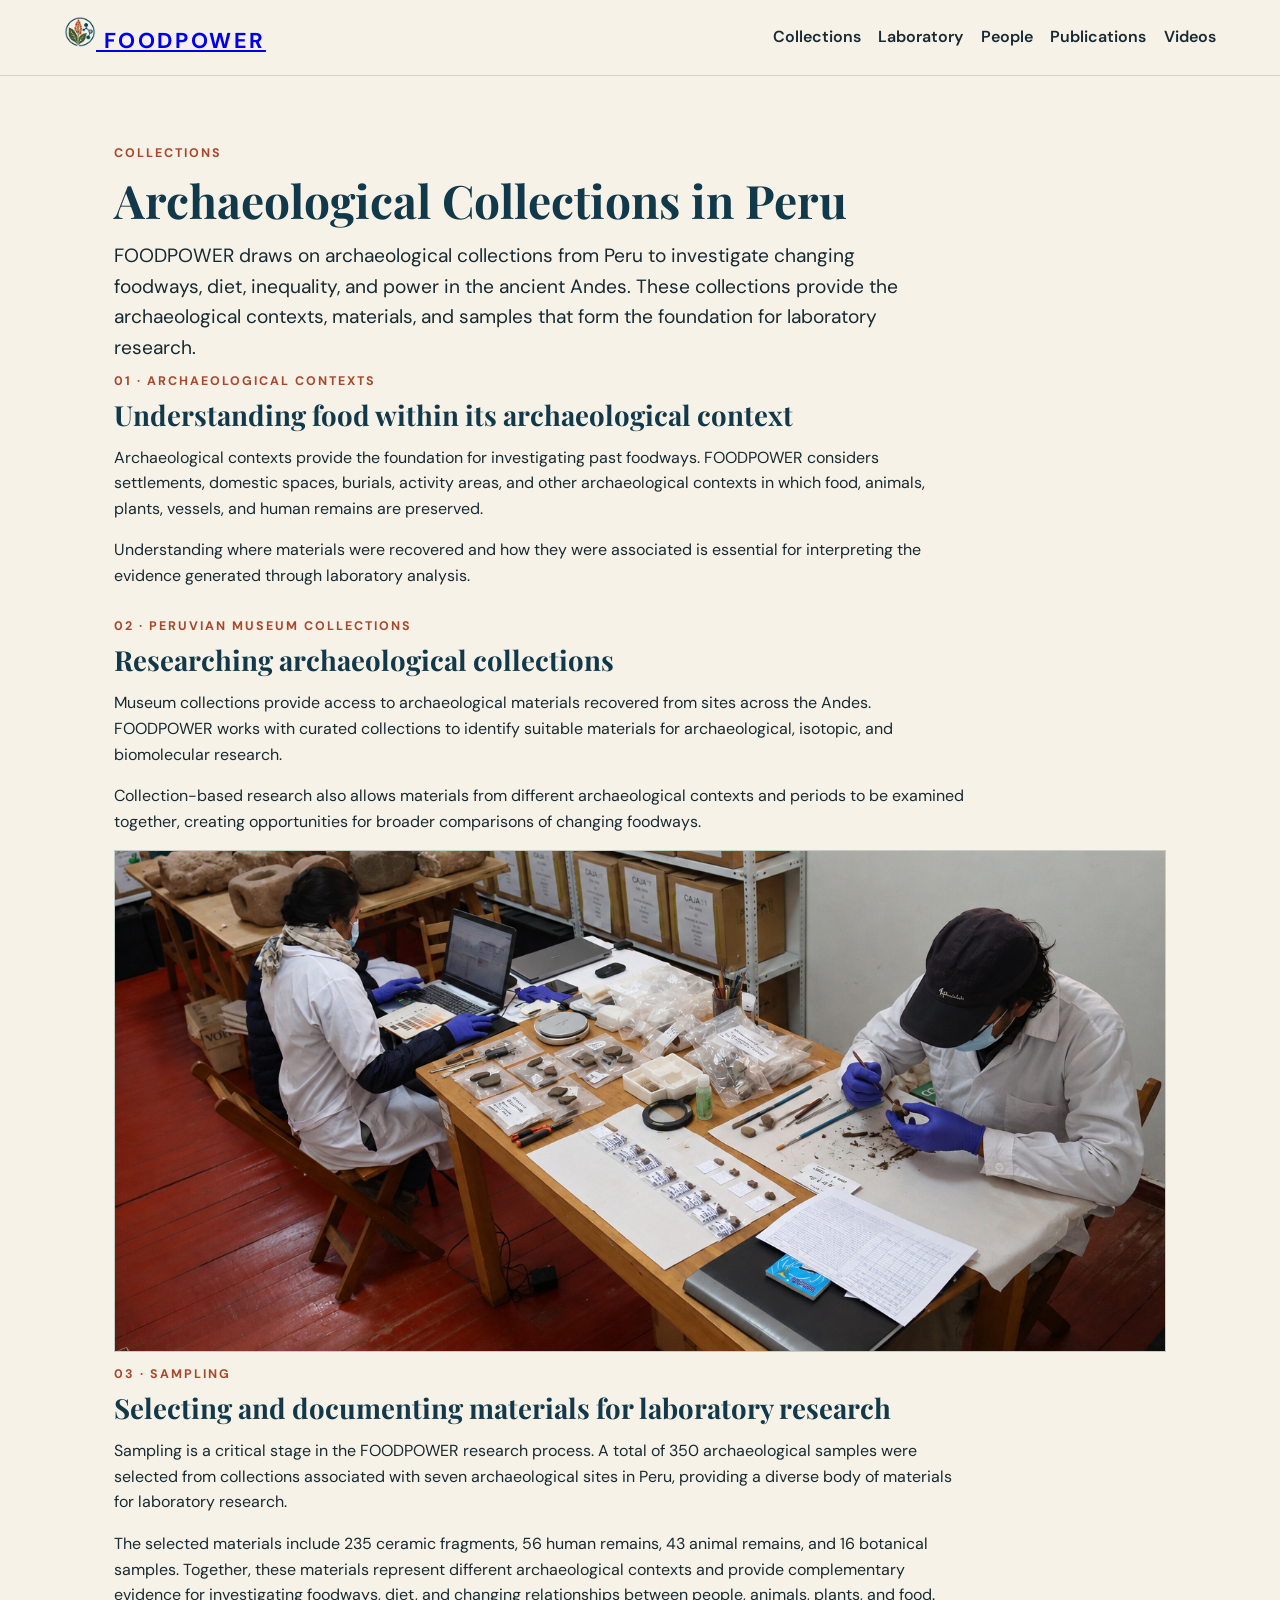
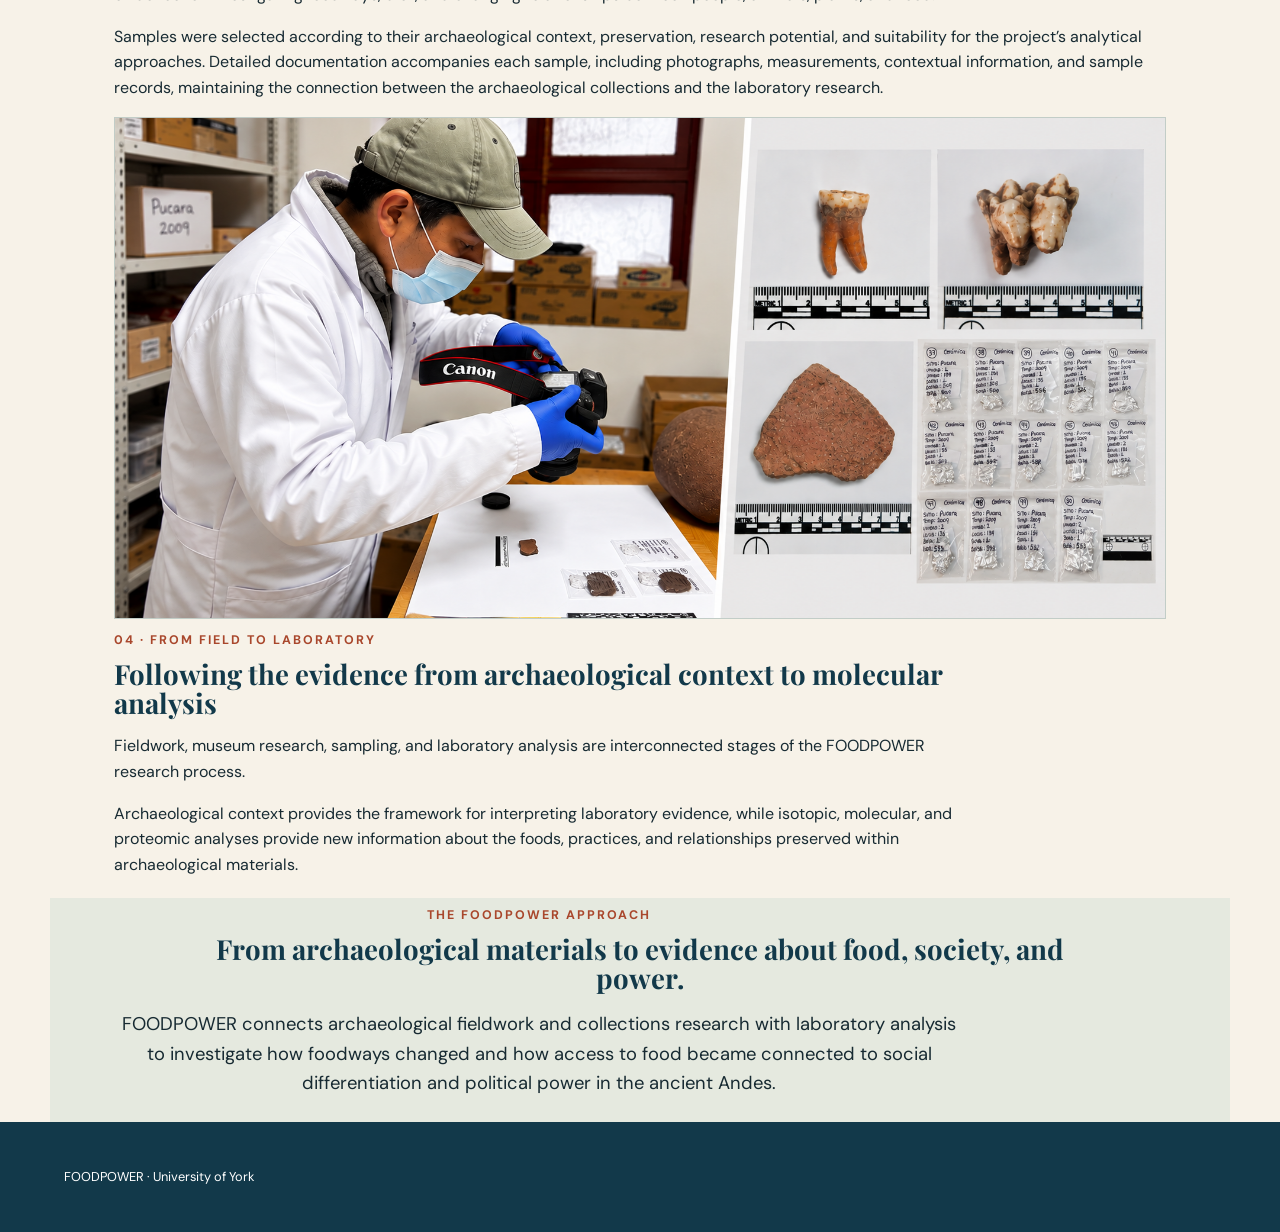
==== collections.html @ a1b8a3a5 "Update collections.html" ====
<!DOCTYPE html>
<html lang="en">

<head>
  <meta charset="UTF-8">
  <meta name="viewport" content="width=device-width, initial-scale=1.0">

  <title>Collections · FOODPOWER</title>

  <link rel="preconnect" href="https://fonts.googleapis.com">
  <link rel="preconnect" href="https://fonts.gstatic.com" crossorigin>

  <link href="https://fonts.googleapis.com/css2?family=DM+Sans:wght@400;500;600&family=Playfair+Display:wght@500;600&display=swap" rel="stylesheet">

  <link rel="stylesheet" href="styles.css">
</head>


<body class="collections-page">
  
  <header class="site-header">

    <div class="brand">
  <a href="index.html"><img src="emblem.png" alt="FOODPOWER emblem"> FOODPOWER</a>
</div>

    <nav>
      <a href="collections.html">Collections</a>
      <a href="laboratory.html">Laboratory</a>
      <a href="people.html">People</a>
      <a href="publications.html">Publications</a>
      <a href="videos.html">Videos</a>
    </nav>

  </header>


  <main>

    <section class="hero">

      <p class="section-label">COLLECTIONS</p>

      <h1>Archaeological Collections in Peru</h1>

      <p class="lead">
  FOODPOWER draws on archaeological collections from Peru to investigate
  changing foodways, diet, inequality, and power in the ancient Andes.
  These collections provide the archaeological contexts, materials, and
  samples that form the foundation for laboratory research.
</p>

    </section>

<section class="section">

  <p class="section-label">01 · ARCHAEOLOGICAL CONTEXTS</p>

  <h2>Understanding food within its archaeological context</h2>

  <p>
    Archaeological contexts provide the foundation for investigating past foodways.
    FOODPOWER considers settlements, domestic spaces, burials, activity areas, and
    other archaeological contexts in which food, animals, plants, vessels, and human
    remains are preserved.
  </p>

  <p>
    Understanding where materials were recovered and how they were associated is
    essential for interpreting the evidence generated through laboratory analysis.
  </p>

</section>

<section class="section">

  <p class="section-label">02 · PERUVIAN MUSEUM COLLECTIONS</p>

      <h2>Researching archaeological collections</h2>

      <p>
        Museum collections provide access to archaeological materials recovered
        from sites across the Andes. FOODPOWER works with curated collections
        to identify suitable materials for archaeological, isotopic, and
        biomolecular research.
      </p>

      <p>
        Collection-based research also allows materials from different
        archaeological contexts and periods to be examined together, creating
        opportunities for broader comparisons of changing foodways.
      </p>

      <div class="fieldwork-image-placeholder">
  <img src="museum-collections.JPG" alt="Archaeological museum collections">
</div>

    </section>

    <section class="section">

      <p class="section-label">03 · SAMPLING</p>

      <h2>Selecting and documenting materials for laboratory research</h2>

      <p>
        Sampling is a critical stage in the FOODPOWER research process. 
        A total of 350 archaeological samples were selected from collections associated with seven archaeological sites in Peru, 
        providing a diverse body of materials for laboratory research.
      </p>

      <p>
        The selected materials include 235 ceramic fragments, 56 human remains, 43 animal remains, and 16 botanical samples. 
        Together, these materials represent different archaeological contexts 
        and provide complementary evidence for investigating foodways, diet, and changing relationships between people, animals, plants, and food.
       </p>
        Samples were selected according to their archaeological context, preservation, research potential, 
      and suitability for the project’s analytical approaches. Detailed documentation accompanies each sample, including photographs, measurements, 
      contextual information, and sample records, maintaining the connection between the archaeological collections and the laboratory research.
      </p>

      <div class="fieldwork-image-placeholder">
  <img src="sampling-image.png" alt="Archaeological sampling and documentation">
</div>

       </section>


    <section class="section">

      <p class="section-label">04 · FROM FIELD TO LABORATORY</p>

      <h2>Following the evidence from archaeological context to molecular analysis</h2>

      <p>
        Fieldwork, museum research, sampling, and laboratory analysis are
        interconnected stages of the FOODPOWER research process.
      </p>

      <p>
        Archaeological context provides the framework for interpreting
        laboratory evidence, while isotopic, molecular, and proteomic analyses
        provide new information about the foods, practices, and relationships
        preserved within archaeological materials.
      </p>

    </section>


    <section class="section closing">

      <p class="section-label">THE FOODPOWER APPROACH</p>

      <h2>
        From archaeological materials to evidence about food, society, and power.
      </h2>

      <p>
        FOODPOWER connects archaeological fieldwork and collections research
        with laboratory analysis to investigate how foodways changed and how
        access to food became connected to social differentiation and political
        power in the ancient Andes.
      </p>

    </section>

  </main>


  <footer>

    <p>
      FOODPOWER · University of York
    </p>

  </footer>


</body>
</html>
---- styles.css ----
@import url('https://fonts.googleapis.com/css2?family=DM+Sans:wght@400;500;600;700&family=Playfair+Display:wght@600;700&display=swap');

:root {
  --navy: #12394a;
  --terracotta: #a9472c;
  --ochre: #c99532;
  --green: #596743;
  --cream: #f7f2e8;
  --ink: #172a32;
  --white: #ffffff;
  --line: rgba(18,57,74,.16);
}

* {
  box-sizing: border-box;
}

html {
  scroll-behavior: smooth;
}

body {
  margin: 0;
  color: var(--ink);
  background: var(--cream);
  font-family: "DM Sans", Arial, sans-serif;
  line-height: 1.6;
}


/* =====================================================
   HEADER
   ===================================================== */

.site-header {
  position: sticky;
  top: 0;
  z-index: 10;
  display: flex;
  align-items: center;
  justify-content: space-between;
  gap: 2rem;
  padding: 1rem 5vw;
  background: rgba(247,242,232,.94);
  backdrop-filter: blur(10px);
  border-bottom: 1px solid var(--line);
}

.brand {
  color: var(--navy);
  text-decoration: none;
  font-size: 1.35rem;
  font-weight: 700;
  letter-spacing: .12em;
  display: flex;
  align-items: center;
  gap: .5rem;
}

.brand img {
  width: 32px;
  height: 32px;
  object-fit: contain;
  flex-shrink: 0;
}

nav {
  display: flex;
  flex-wrap: wrap;
  gap: 1.1rem;
}

nav a {
  color: var(--ink);
  text-decoration: none;
  font-size: 1rem;
  font-weight: 600;
}

nav a:hover {
  color: var(--terracotta);
}


/* =====================================================
   GENERAL TYPOGRAPHY
   ===================================================== */

h1,
h2 {
  font-family: "Playfair Display", Georgia, serif;
  line-height: 1.05;
  color: var(--navy);
}

h1 {
  font-size: clamp(3rem, 7vw, 6.4rem);
  margin: .3rem 0 1rem;
}

h2 {
  font-size: clamp(2.2rem, 4.5vw, 4.2rem);
  margin: .5rem 0 1.2rem;
}

h3 {
  color: var(--navy);
  font-size: 1.35rem;
  margin: .4rem 0 .7rem;
}

.lead {
  font-size: clamp(1.15rem, 2vw, 1.45rem);
  max-width: 560px;
}

.eyebrow,
.section-label {
  color: var(--terracotta);
  text-transform: uppercase;
  letter-spacing: .16em;
  font-size: .78rem;
  font-weight: 700;
}


/* =====================================================
   HOMEPAGE
   ===================================================== */

.hero {
  min-height: calc(100vh - 70px);
  display: grid;
  grid-template-columns: 1.05fr .95fr;
  align-items: center;
  gap: 4vw;
  padding: 5vw;
  background: var(--cream);
}

.hero-image-wrap {
  max-width: 760px;
  margin: auto;
}

.hero-image-wrap img {
  width: 100%;
  display: block;
}

.hero-copy {
  max-width: 620px;
}


/* =====================================================
   BUTTONS
   ===================================================== */

.button {
  display: inline-block;
  margin-top: 1.2rem;
  padding: .85rem 1.2rem;
  background: var(--navy);
  color: var(--white);
  text-decoration: none;
  border-radius: 999px;
  font-weight: 600;
}

.button:hover {
  background: var(--terracotta);
}


/* =====================================================
   GENERAL SECTIONS
   ===================================================== */

.section {
  padding: 8vw 10vw;
}

.intro {
  background: var(--white);
}

.intro p:last-child {
  max-width: 850px;
  font-size: 1.15rem;
}


/* =====================================================
   CARDS
   ===================================================== */

.cards {
  display: grid;
  grid-template-columns: repeat(2, 1fr);
  gap: 1px;
  padding: 0;
  background: var(--line);
}

.cards article {
  padding: 5vw;
  min-height: 300px;
  background: var(--cream);
}

.card-number {
  color: var(--ochre);
  font-weight: 700;
  letter-spacing: .08em;
}


/* =====================================================
   FEATURE
   ===================================================== */

.feature {
  display: grid;
  grid-template-columns: 1fr 1fr;
  gap: 8vw;
  align-items: end;
  background: var(--navy);
  color: var(--white);
}

.feature h2 {
  color: var(--white);
}

.feature .section-label {
  color: var(--ochre);
}


/* =====================================================
   CLOSING
   ===================================================== */

.closing {
  text-align: center;
  background: #e5e9df;
}

.closing h2 {
  max-width: 900px;
  margin-left: auto;
  margin-right: auto;
}

.closing p:last-child {
  font-size: 1.15rem;
}


/* =====================================================
   FOOTER
   ===================================================== */

footer {
  display: flex;
  justify-content: space-between;
  gap: 2rem;
  padding: 2rem 5vw;
  background: var(--navy);
  color: var(--white);
  font-size: .8rem;
}


/* =====================================================
   INTERIOR PAGES
   Collections · Laboratory · People · Publications · Videos
   ===================================================== */

.collections-page main,
.laboratory-page main,
.people-page main,
.publications-page main,
.videos-page main {
  max-width: 1180px;
  margin: 0 auto;
}


/* =====================================================
   INTERIOR HERO
   The key change: no artificial vertical height
   ===================================================== */

.collections-page .hero,
.laboratory-page .hero,
.people-page .hero,
.publications-page .hero,
.videos-page .hero {
  min-height: 0 !important;
  height: auto !important;
  display: block;
  padding: 3.5rem 5vw 0 !important;
  margin: 0 !important;
  background: transparent;
}


/* =====================================================
   INTERIOR H1
   10% smaller than original
   ===================================================== */

.collections-page .hero h1,
.laboratory-page .hero h1,
.people-page .hero h1,
.publications-page .hero h1,
.videos-page .hero h1 {
  font-size: clamp(2.34rem, 3.6vw, 3.78rem);
  max-width: 950px;
  margin: .3rem 0 1rem !important;
}


/* =====================================================
   INTERIOR LEAD
   ===================================================== */

.collections-page .hero .lead,
.laboratory-page .hero .lead,
.people-page .hero .lead,
.publications-page .hero .lead,
.videos-page .hero .lead {
  max-width: 800px;
  font-size: 1.2rem;
  margin-top: 0 !important;
  margin-bottom: 0 !important;
}


/* =====================================================
   FIRST SECTION
   Very small gap after the introductory text
   ===================================================== */

.collections-page .hero + .section,
.laboratory-page .hero + .section,
.people-page .hero + .section,
.publications-page .hero + .section,
.videos-page .hero + .section {
  padding-top: 0.5rem !important;
}


/* =====================================================
   OTHER INTERIOR SECTIONS
   ===================================================== */

.collections-page .section,
.laboratory-page .section,
.people-page .section,
.publications-page .section,
.videos-page .section {
  padding: 0.5rem 5vw 0.3rem !important;
}


/* =====================================================
   INTERIOR SECTION LABELS
   ===================================================== */

.collections-page .section .section-label,
.laboratory-page .section .section-label,
.people-page .section .section-label,
.publications-page .section .section-label,
.videos-page .section .section-label {
  margin-top: 0 !important;
  margin-bottom: .5rem !important;
}


/* =====================================================
   INTERIOR H2
   20% smaller
   ===================================================== */

.collections-page .section h2,
.laboratory-page .section h2,
.people-page .section h2,
.publications-page .section h2,
.videos-page .section h2 {
  font-size: clamp(1.44rem, 2.16vw, 2.24rem);
  max-width: 900px;
  margin-top: 0 !important;
  margin-bottom: .8rem !important;
}


/* =====================================================
   INTERIOR PARAGRAPHS
   ===================================================== */

.collections-page .section p,
.laboratory-page .section p,
.people-page .section p,
.publications-page .section p,
.videos-page .section p {
  max-width: 850px;
}


/* =====================================================
   FIELDWORK IMAGES
   ===================================================== */
.fieldwork-site-image {
  margin: 0 5vw 3rem;
}

.fieldwork-site-image img {
  width: 100%;
  height: 420px;
  object-fit: cover;
  object-position: center;
  display: block;
}
.fieldwork-image-placeholder {
  margin-top: 0.5rem;
  min-height: 320px;
  display: flex;
  align-items: center;
  justify-content: center;
  background: #e5e9df;
  border: 1px solid var(--line);
}
.fieldwork-image-placeholder img {
  width: 100%;
  height: 500px;
  object-fit: cover;
  display: block;
}
.fieldwork-image-placeholder p {
  color: var(--green);
  font-size: .8rem;
  font-weight: 700;
  letter-spacing: .14em;
  text-transform: uppercase;
}


/* =====================================================
   PEOPLE
   ===================================================== */

.people-section {
  display: grid;
  grid-template-columns: 1fr 1fr;
  gap: 5rem;
}

.person {
  padding-top: 0;
}

.person h2 {
  margin-top: 0;
}

.person h2 a {
  color: var(--navy);
  text-decoration: none;
}

.person h2 a:hover {
  color: var(--terracotta);
}

.person-role {
  font-weight: 600;
  color: var(--terracotta);
}

.person-affiliation {
  font-size: .95rem;
  font-weight: 500;
}

.person img {
  width: 240px;
  height: 240px;
  object-fit: cover;
  display: block;
  margin-bottom: 1rem;
}
/* =====================================================
   PUBLICATIONS
   ===================================================== */

.publication {
  padding: 1.0rem 0;
  border-top: 1px solid var(--line);
}


/* Paper titles — 25% smaller */

.publication h3 {
  font-family: "Playfair Display", Georgia, serif;
  font-size: 1.0rem;
  line-height: 1.3;
  max-width: 900px;
  margin-top: .3rem;
  margin-bottom: .6rem;
}

.publication a {
  color: var(--terracotta);
  text-decoration: none;
  font-weight: 600;
}

.publication a:hover {
  text-decoration: underline;
}

.funding {
  padding: 2.5rem 10vw 3rem !important;
}
.funding-logo img {
  width: 110px !important;
  max-width: 110px !important;
  height: auto;
  display: block;
}
.funding .section-label {
  margin-bottom: .8rem;
}

.funding p {
  margin-bottom: .5rem;
}

.funding a {
  color: var(--terracotta);
  text-decoration: none;
  font-weight: 600;
}

.funding a:hover {
  text-decoration: underline;
}
/* =====================================================
   VIDEOS
   ===================================================== */

.video-placeholder {
  margin-top: 1.5rem;
  min-height: 320px;
  display: flex;
  align-items: center;
  justify-content: center;
  background: #e5e9df;
  border: 1px solid var(--line);
}

.video-placeholder p {
  color: var(--green);
  font-size: .8rem;
  font-weight: 700;
  letter-spacing: .14em;
  text-transform: uppercase;
}


/* =====================================================
   MOBILE
   ===================================================== */

@media (max-width: 900px) {

  .site-header {
    align-items: flex-start;
    flex-direction: column;
  }

  nav {
    gap: .7rem;
  }

  .hero,
  .feature {
    grid-template-columns: 1fr;
  }

  .hero {
    padding-top: 3rem;
  }

  .cards {
    grid-template-columns: 1fr;
  }

  footer {
    flex-direction: column;
  }


  /* Research mobile */

  .research-page main {
    padding: 3rem 6vw 5rem;
  }

  .research-page h1 {
    font-size: 3rem;
  }

  .research-page h2 {
    font-size: 2.4rem;
  }


  /* Interior hero */

  .fieldwork-page .hero,
  .laboratory-page .hero,
  .people-page .hero,
  .publications-page .hero,
  .videos-page .hero {
    min-height: 0 !important;
    height: auto !important;
    padding: 3rem 6vw 0 !important;
  }


  /* Interior H1 */

  .fieldwork-page .hero h1,
  .laboratory-page .hero h1,
  .people-page .hero h1,
  .publications-page .hero h1,
  .videos-page .hero h1 {
    font-size: 2.43rem;
    margin-bottom: .8rem !important;
  }


  /* Interior lead */

  .fieldwork-page .hero .lead,
  .laboratory-page .hero .lead,
  .people-page .hero .lead,
  .publications-page .hero .lead,
  .videos-page .hero .lead {
    margin-bottom: 0 !important;
  }


  /* First section */

  .fieldwork-page .hero + .section,
  .laboratory-page .hero + .section,
  .people-page .hero + .section,
  .publications-page .hero + .section,
  .videos-page .hero + .section {
    padding-top: 1.5rem !important;
  }


  /* Other sections */

  .fieldwork-page .section,
  .laboratory-page .section,
  .people-page .section,
  .publications-page .section,
  .videos-page .section {
    padding: 1.5rem 6vw 2.5rem !important;
  }


  /* H2 */

  .fieldwork-page .section h2,
  .laboratory-page .section h2,
  .people-page .section h2,
  .publications-page .section h2,
  .videos-page .section h2 {
    font-size: 1.92rem;
    margin-top: 0 !important;
    margin-bottom: .7rem !important;
  }


  .people-section {
    grid-template-columns: 1fr;
    gap: 3rem;
  }

}
@media (max-width: 700px) {
  .fieldwork-image-placeholder img {
    height: auto;
    object-fit: contain;
  }
}
/* Research support */
.funding h2 {
  max-width: 950px;
  font-size: clamp(1.8rem, 2.4vw, 2.5rem);
  line-height: 1.15;
  margin-bottom: .8rem;
}

.funding-subtitle {
  margin-top: 0;
  margin-bottom: 1.8rem;
  font-style: italic;
}

.funding-supported {
  margin-bottom: 1rem;
  font-weight: 600;
}

.support-logos {
  display: flex;
  align-items: center;
  justify-content: flex-start;
  gap: 3rem;
  flex-wrap: wrap;
  margin-bottom: 3rem;
}

.support-logos img {
  width: 150px;
  height: 55px;
  object-fit: contain;
  object-position: center;
}
.logo-aps {
  width: 270px !important;
  height: 55px !important;
}
.logo-natgeo {
  width: 190px !important;
  height: 55px !important;
}

.support-text {
  font-family: "Playfair Display", Georgia, serif;
  font-size: 1rem;
  font-weight: 600;
  white-space: nowrap;
}

.eu-support {
  padding-top: 2rem;
  border-top: 1px solid var(--line);
}

.eu-support h3 {
  max-width: 950px;
  font-family: "Playfair Display", Georgia, serif;
  font-size: 1.35rem;
  line-height: 1.35;
  margin-bottom: 1.5rem;
}

.funding .funding-content {
  display: flex;
  align-items: center;
  gap: 2rem;
}

@media (max-width: 700px) {
  .support-logos {
    gap: 2rem;
  }

  .support-logos img {
    width: 130px;
  }

  .eu-support .funding-content {
    align-items: flex-start;
  }
}
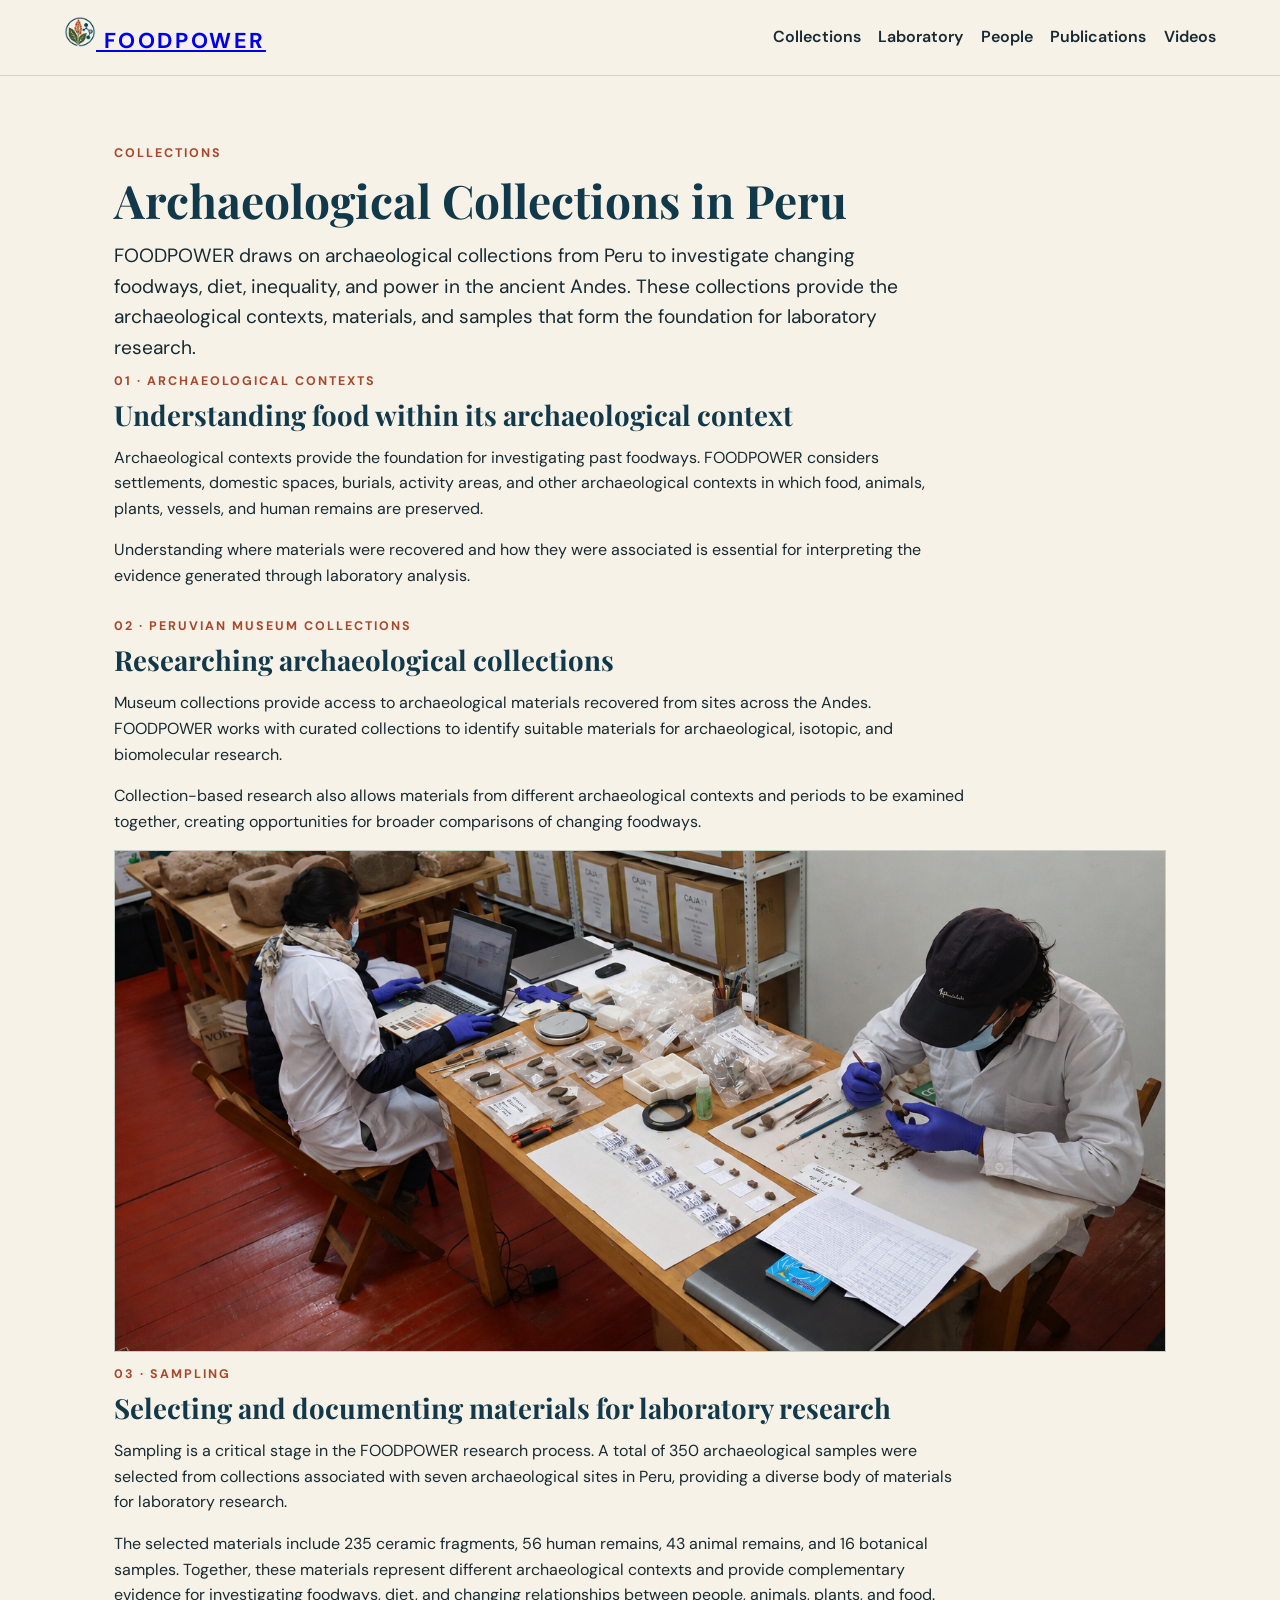
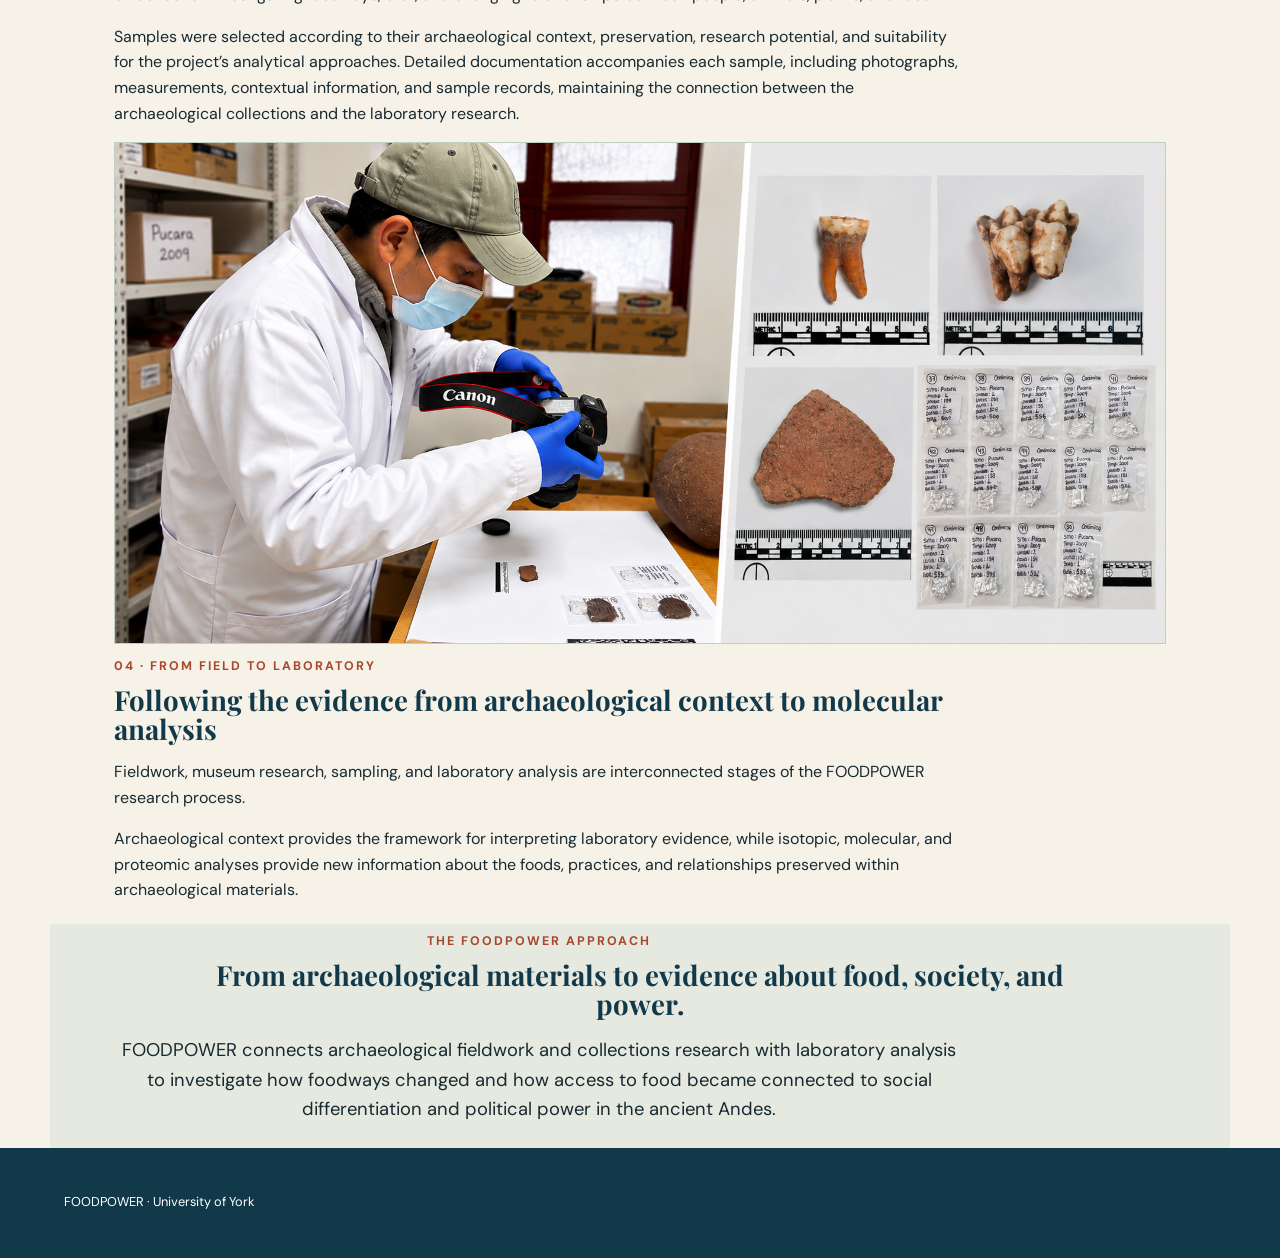
==== commit 9741f2ec: "Update collections.html" ====
--- a/collections.html
+++ b/collections.html
@@ -114,6 +114,7 @@
         Together, these materials represent different archaeological contexts 
         and provide complementary evidence for investigating foodways, diet, and changing relationships between people, animals, plants, and food.
        </p>
+      <p>
         Samples were selected according to their archaeological context, preservation, research potential, 
       and suitability for the project’s analytical approaches. Detailed documentation accompanies each sample, including photographs, measurements, 
       contextual information, and sample records, maintaining the connection between the archaeological collections and the laboratory research.
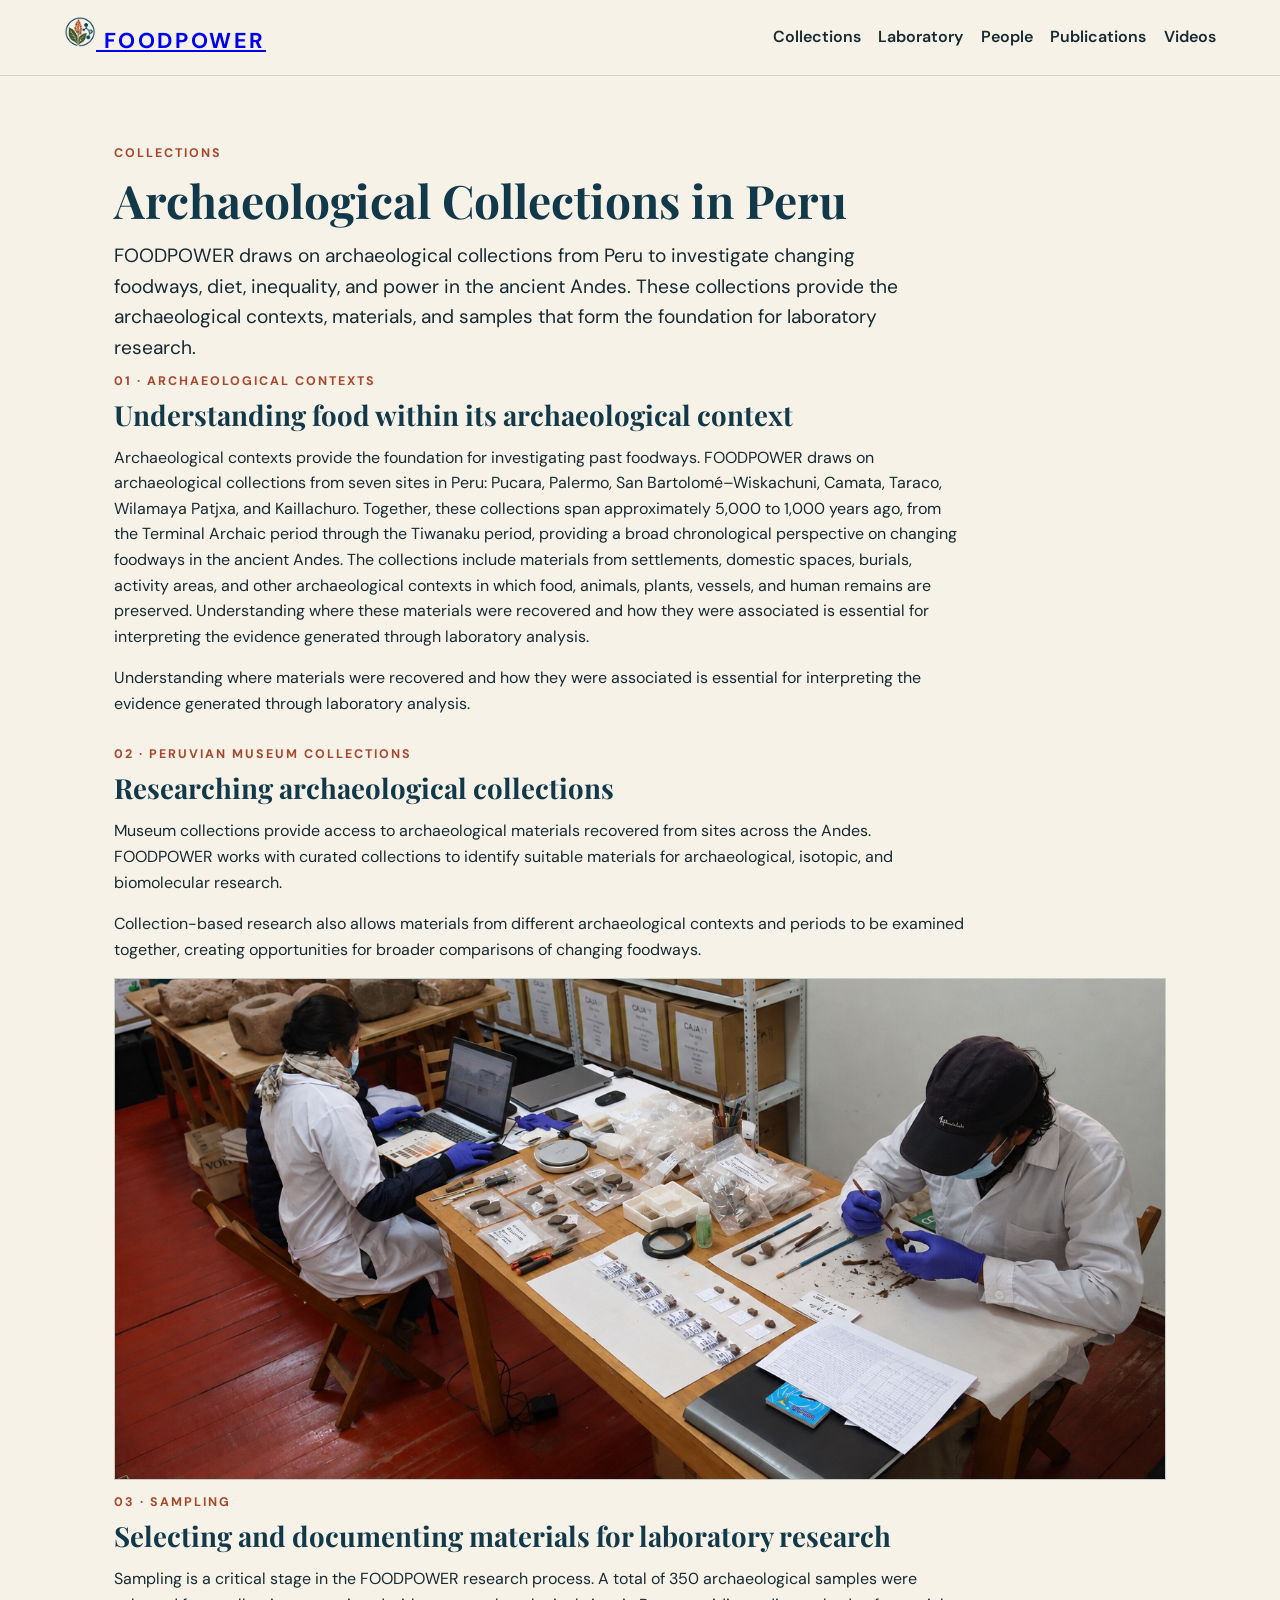
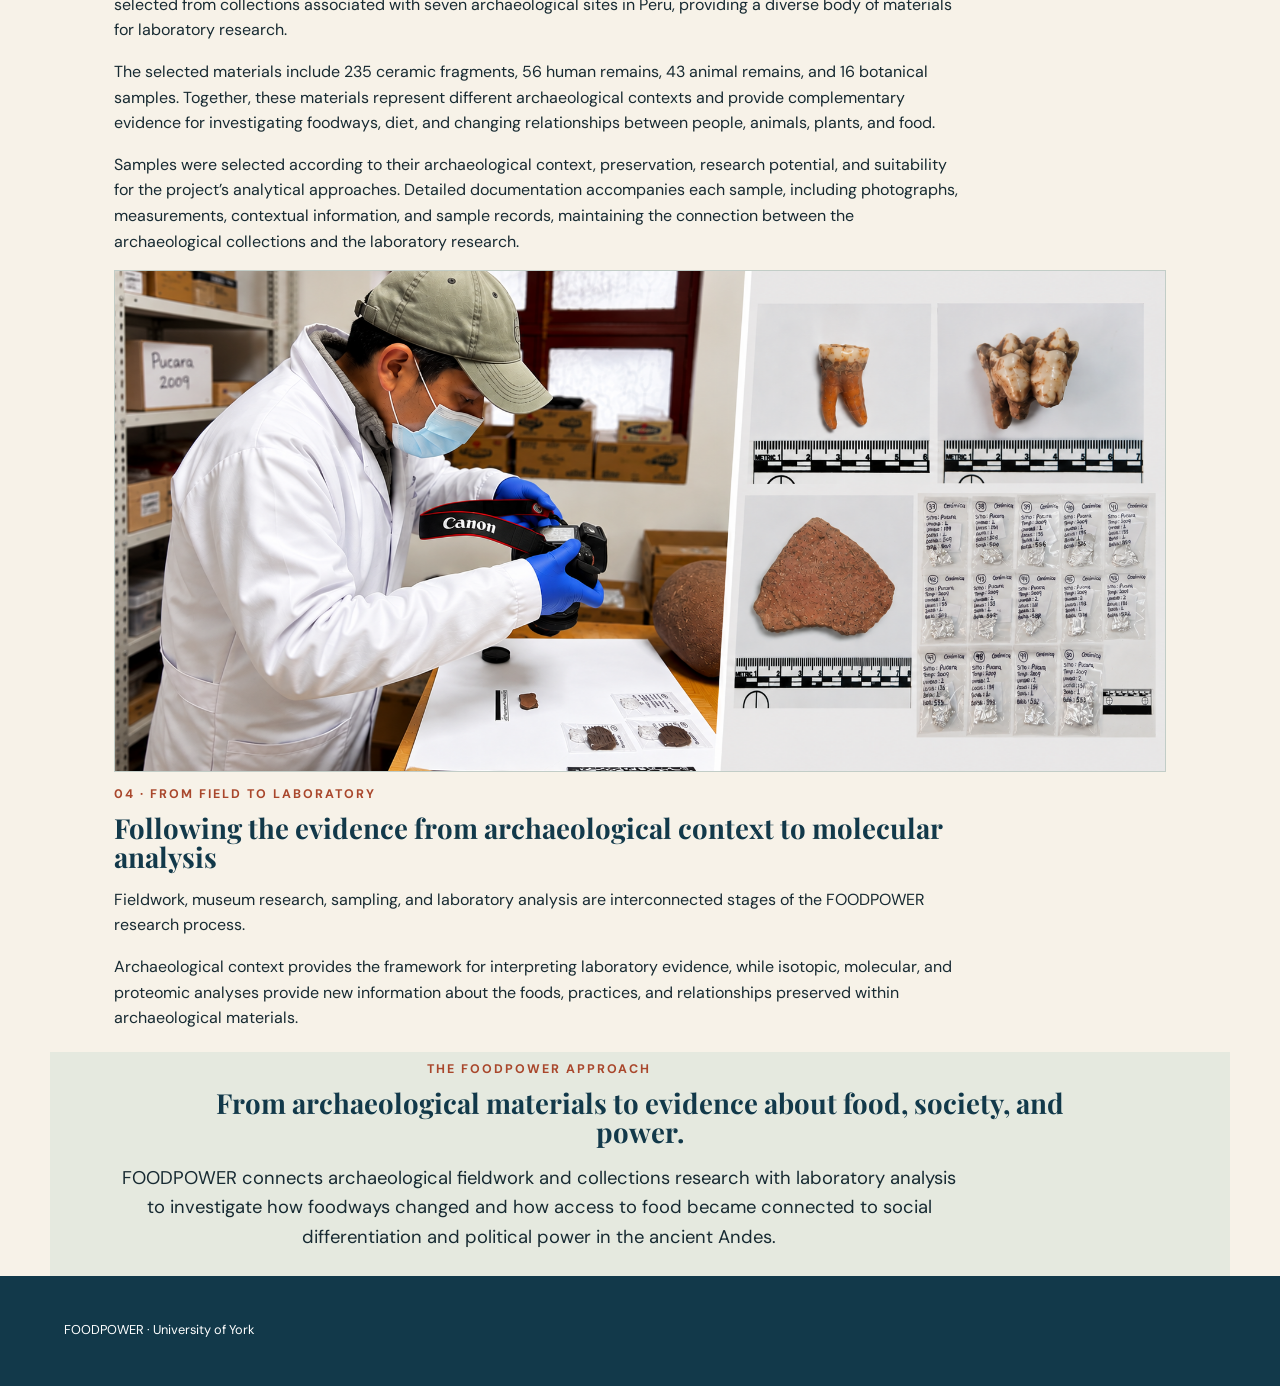
==== commit 4b1b7a56: "Update collections.html" ====
--- a/collections.html
+++ b/collections.html
@@ -59,10 +59,12 @@
   <h2>Understanding food within its archaeological context</h2>
 
   <p>
-    Archaeological contexts provide the foundation for investigating past foodways.
-    FOODPOWER considers settlements, domestic spaces, burials, activity areas, and
-    other archaeological contexts in which food, animals, plants, vessels, and human
-    remains are preserved.
+    Archaeological contexts provide the foundation for investigating past foodways. FOODPOWER draws on archaeological collections from seven sites in Peru: 
+    Pucara, Palermo, San Bartolomé–Wiskachuni, Camata, Taraco, Wilamaya Patjxa, and Kaillachuro. 
+    Together, these collections span approximately 5,000 to 1,000 years ago, 
+    from the Terminal Archaic period through the Tiwanaku period, providing a broad chronological perspective on changing foodways in the ancient Andes.
+
+The collections include materials from settlements, domestic spaces, burials, activity areas, and other archaeological contexts in which food, animals, plants, vessels, and human remains are preserved. Understanding where these materials were recovered and how they were associated is essential for interpreting the evidence generated through laboratory analysis.
   </p>
 
   <p>
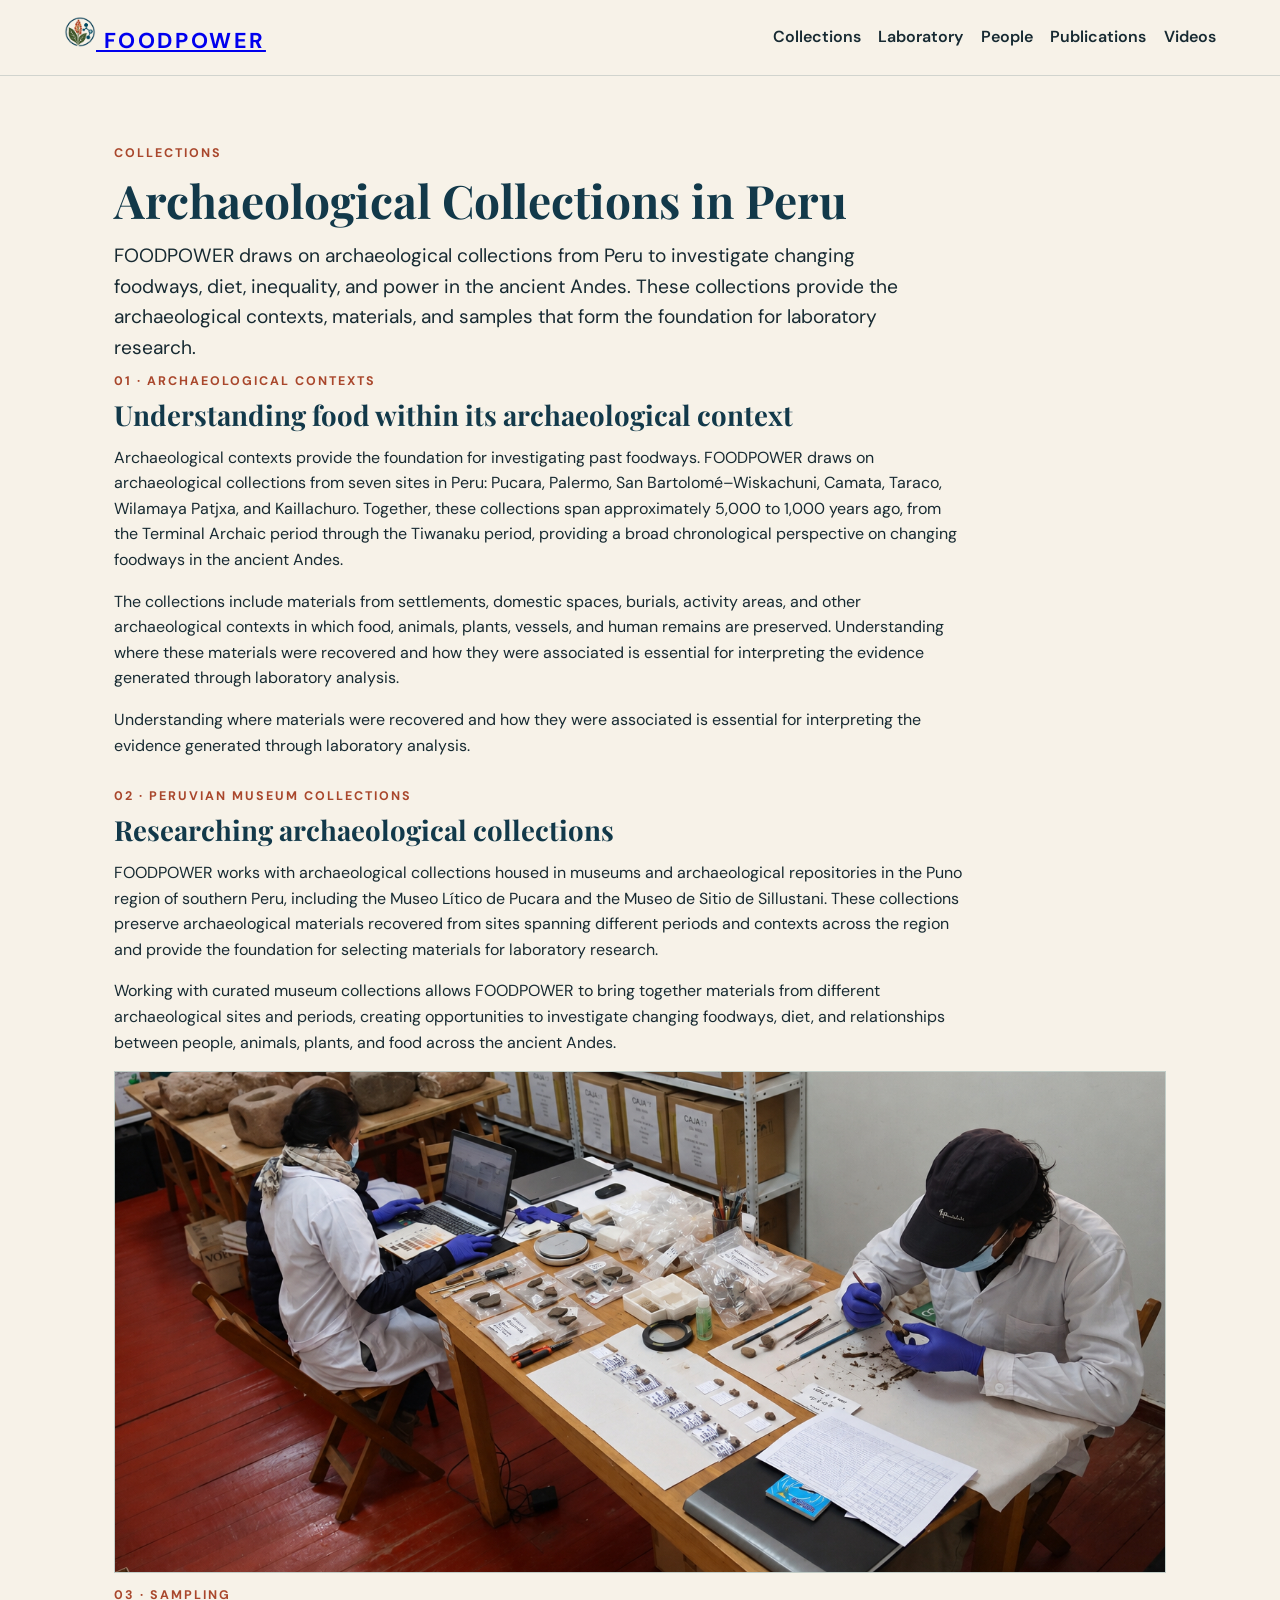
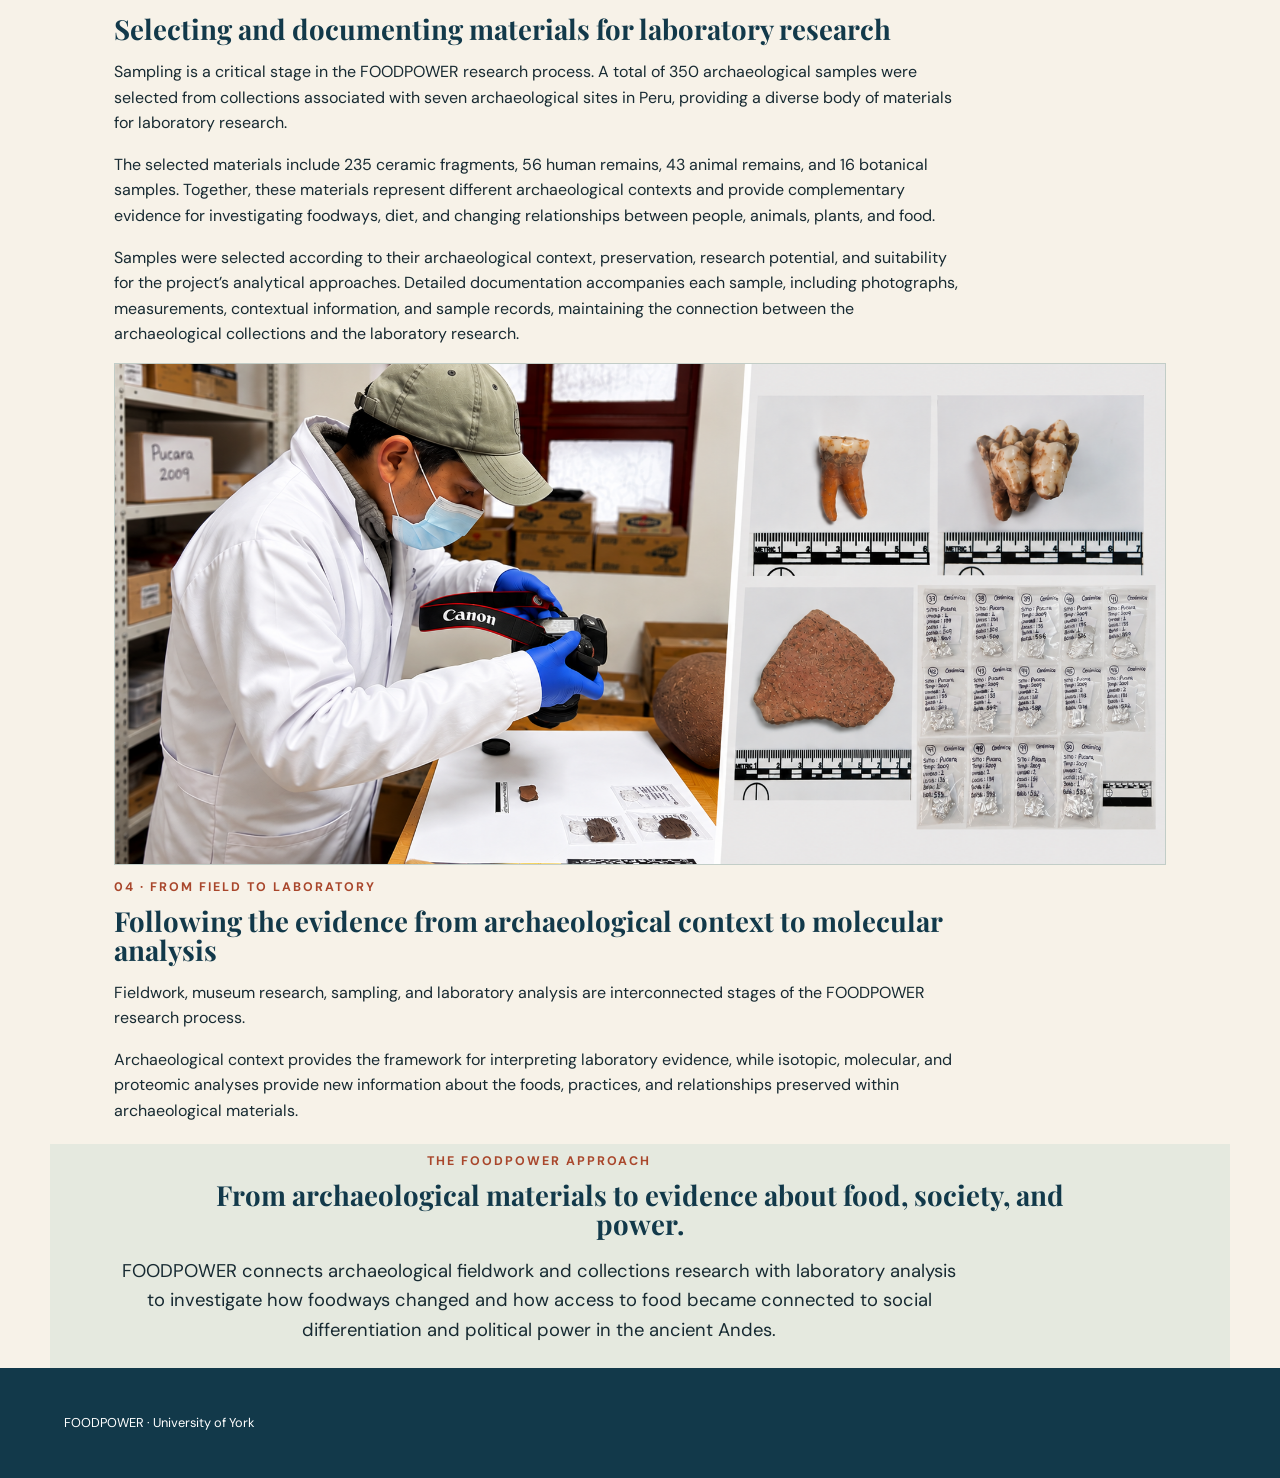
==== commit ab6df2ae: "Update collections.html" ====
--- a/collections.html
+++ b/collections.html
@@ -63,7 +63,9 @@
     Pucara, Palermo, San Bartolomé–Wiskachuni, Camata, Taraco, Wilamaya Patjxa, and Kaillachuro. 
     Together, these collections span approximately 5,000 to 1,000 years ago, 
     from the Terminal Archaic period through the Tiwanaku period, providing a broad chronological perspective on changing foodways in the ancient Andes.
+</p>
 
+      <p>
 The collections include materials from settlements, domestic spaces, burials, activity areas, and other archaeological contexts in which food, animals, plants, vessels, and human remains are preserved. Understanding where these materials were recovered and how they were associated is essential for interpreting the evidence generated through laboratory analysis.
   </p>
 
@@ -81,16 +83,15 @@
       <h2>Researching archaeological collections</h2>
 
       <p>
-        Museum collections provide access to archaeological materials recovered
-        from sites across the Andes. FOODPOWER works with curated collections
-        to identify suitable materials for archaeological, isotopic, and
-        biomolecular research.
+        FOODPOWER works with archaeological collections housed in museums and archaeological repositories in the Puno region of southern Peru, 
+        including the Museo Lítico de Pucara and the Museo de Sitio de Sillustani. These collections preserve archaeological materials recovered 
+        from sites spanning different periods and contexts across the region 
+        and provide the foundation for selecting materials for laboratory research.
       </p>
 
       <p>
-        Collection-based research also allows materials from different
-        archaeological contexts and periods to be examined together, creating
-        opportunities for broader comparisons of changing foodways.
+        Working with curated museum collections allows FOODPOWER to bring together materials from different archaeological sites and periods, creating opportunities to investigate 
+        changing foodways, diet, and relationships between people, animals, plants, and food across the ancient Andes.
       </p>
 
       <div class="fieldwork-image-placeholder">
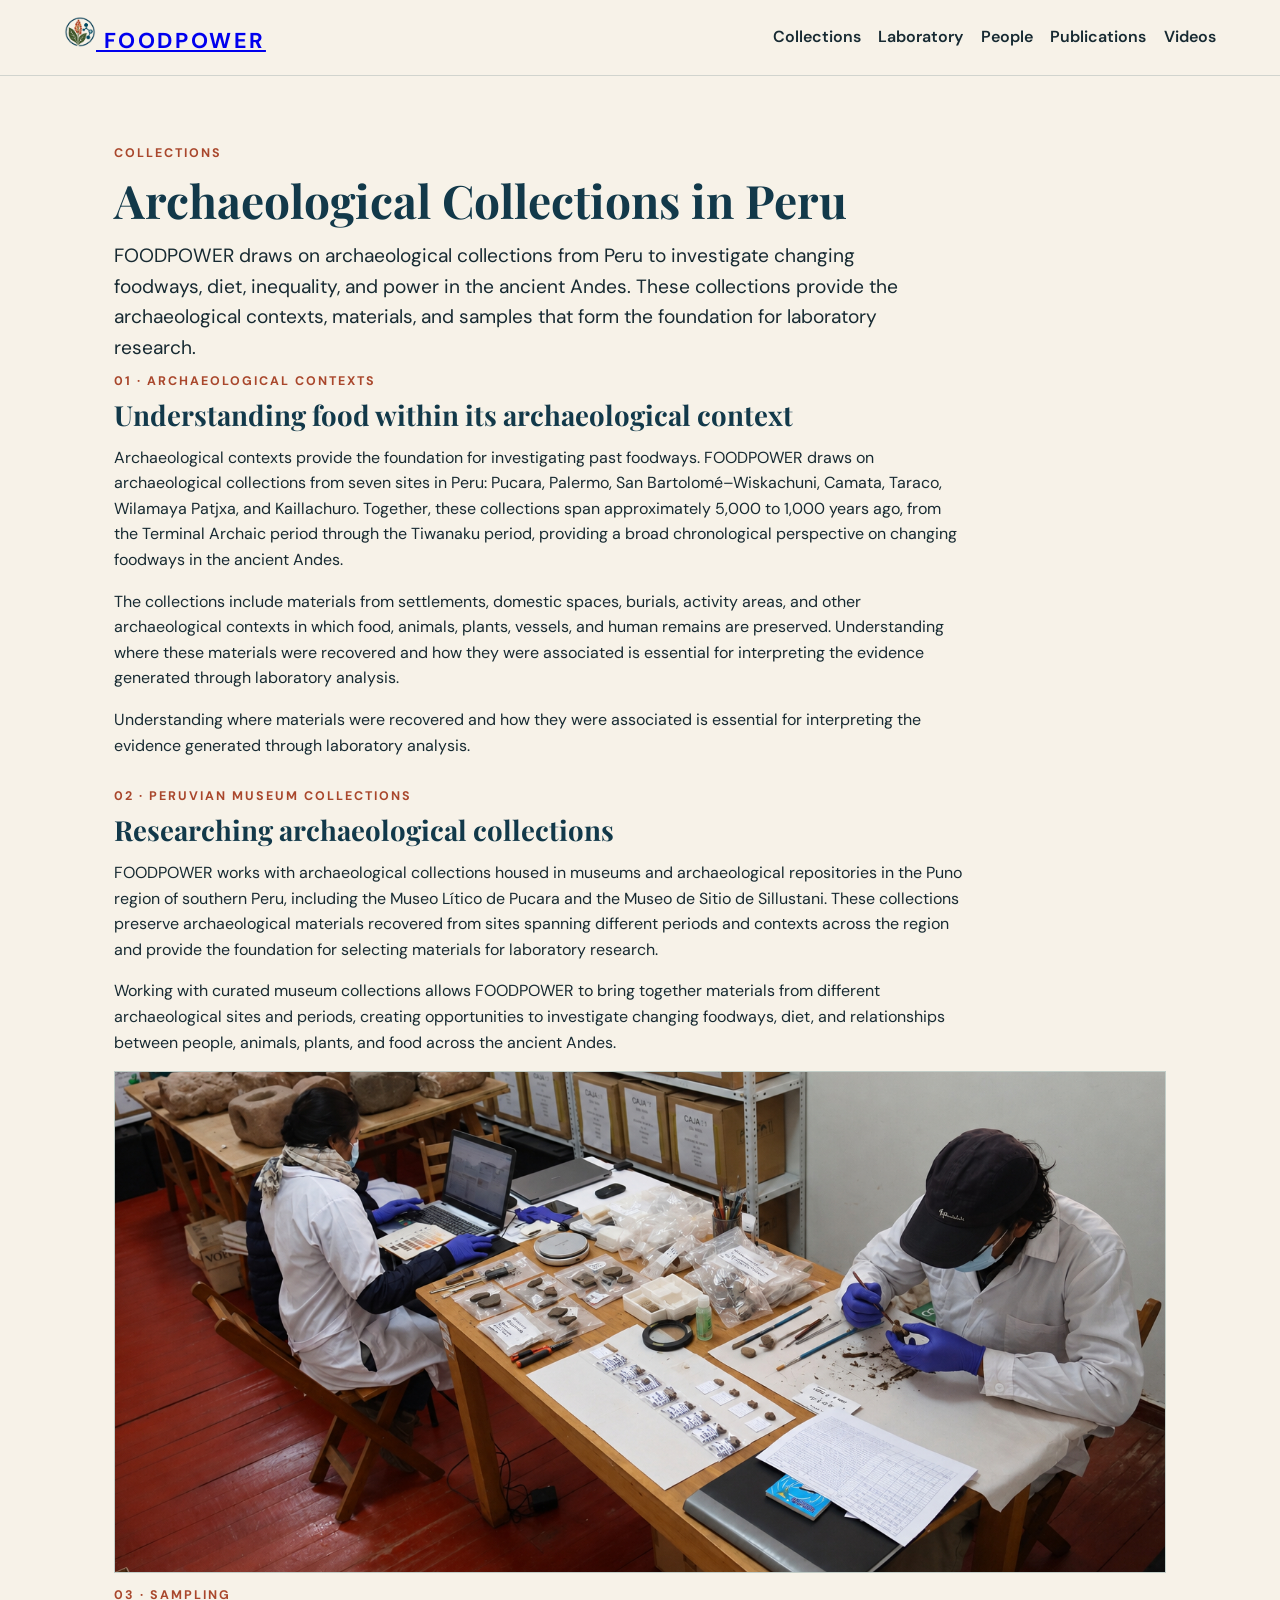
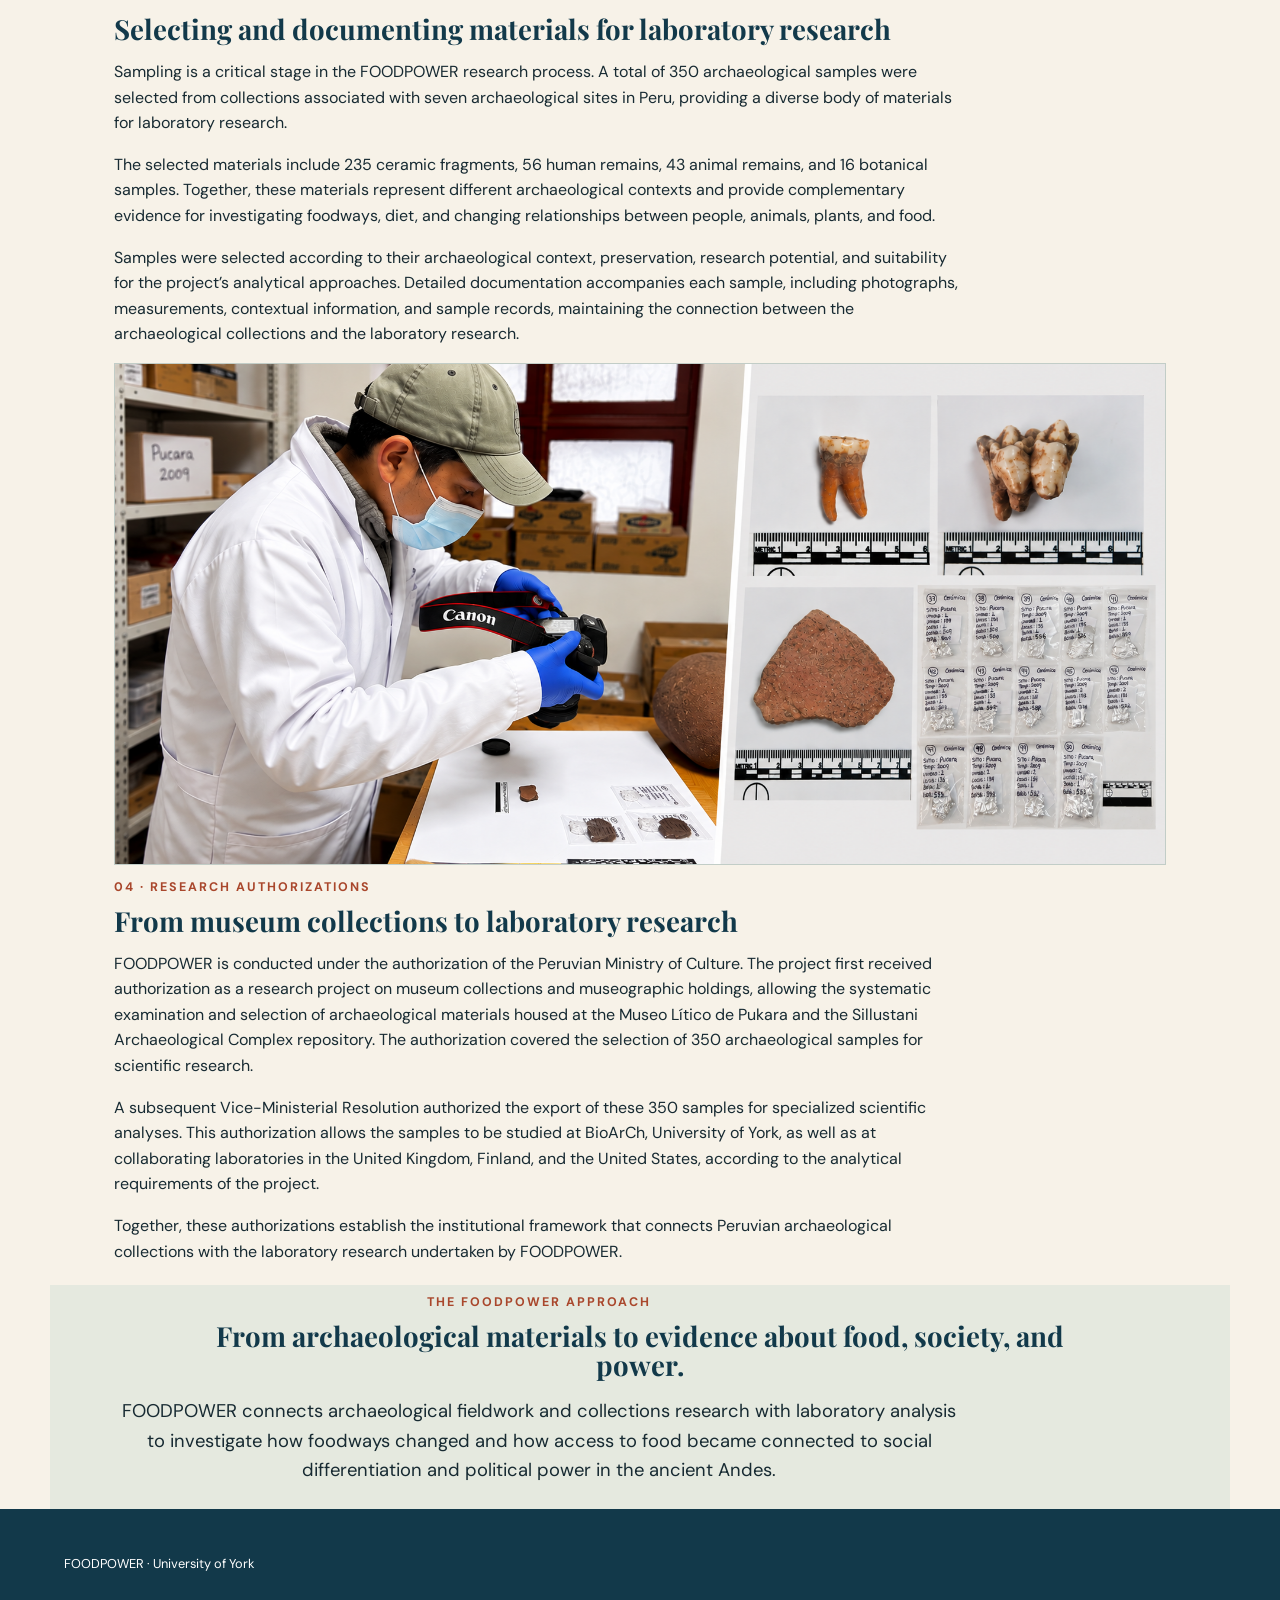
==== commit 9610cd3e: "Update collections.html" ====
--- a/collections.html
+++ b/collections.html
@@ -132,21 +132,29 @@
 
     <section class="section">
 
-      <p class="section-label">04 · FROM FIELD TO LABORATORY</p>
+      <p class="section-label">04 · RESEARCH AUTHORIZATIONS</p>
 
-      <h2>Following the evidence from archaeological context to molecular analysis</h2>
+      <h2>From museum collections to laboratory research</h2>
 
       <p>
-        Fieldwork, museum research, sampling, and laboratory analysis are
-        interconnected stages of the FOODPOWER research process.
+        FOODPOWER is conducted under the authorization of the Peruvian Ministry of Culture. 
+        The project first received authorization as a research project on museum collections and museographic holdings, 
+        allowing the systematic examination and selection of archaeological materials housed at the Museo Lítico de Pukara 
+        and the Sillustani Archaeological Complex repository. 
+        The authorization covered the selection of 350 archaeological samples for scientific research.
       </p>
 
       <p>
-        Archaeological context provides the framework for interpreting
-        laboratory evidence, while isotopic, molecular, and proteomic analyses
-        provide new information about the foods, practices, and relationships
-        preserved within archaeological materials.
+        A subsequent Vice-Ministerial Resolution authorized the export of these 350 samples for specialized scientific analyses. 
+        This authorization allows the samples to be studied at BioArCh, University of York, 
+        as well as at collaborating laboratories in the United Kingdom, Finland, and the United States, according to the analytical requirements of the project.
       </p>
+
+      <p>
+        Together, these authorizations establish the institutional framework that connects 
+        Peruvian archaeological collections with the laboratory research undertaken by FOODPOWER.
+
+         </p>
 
     </section>
 
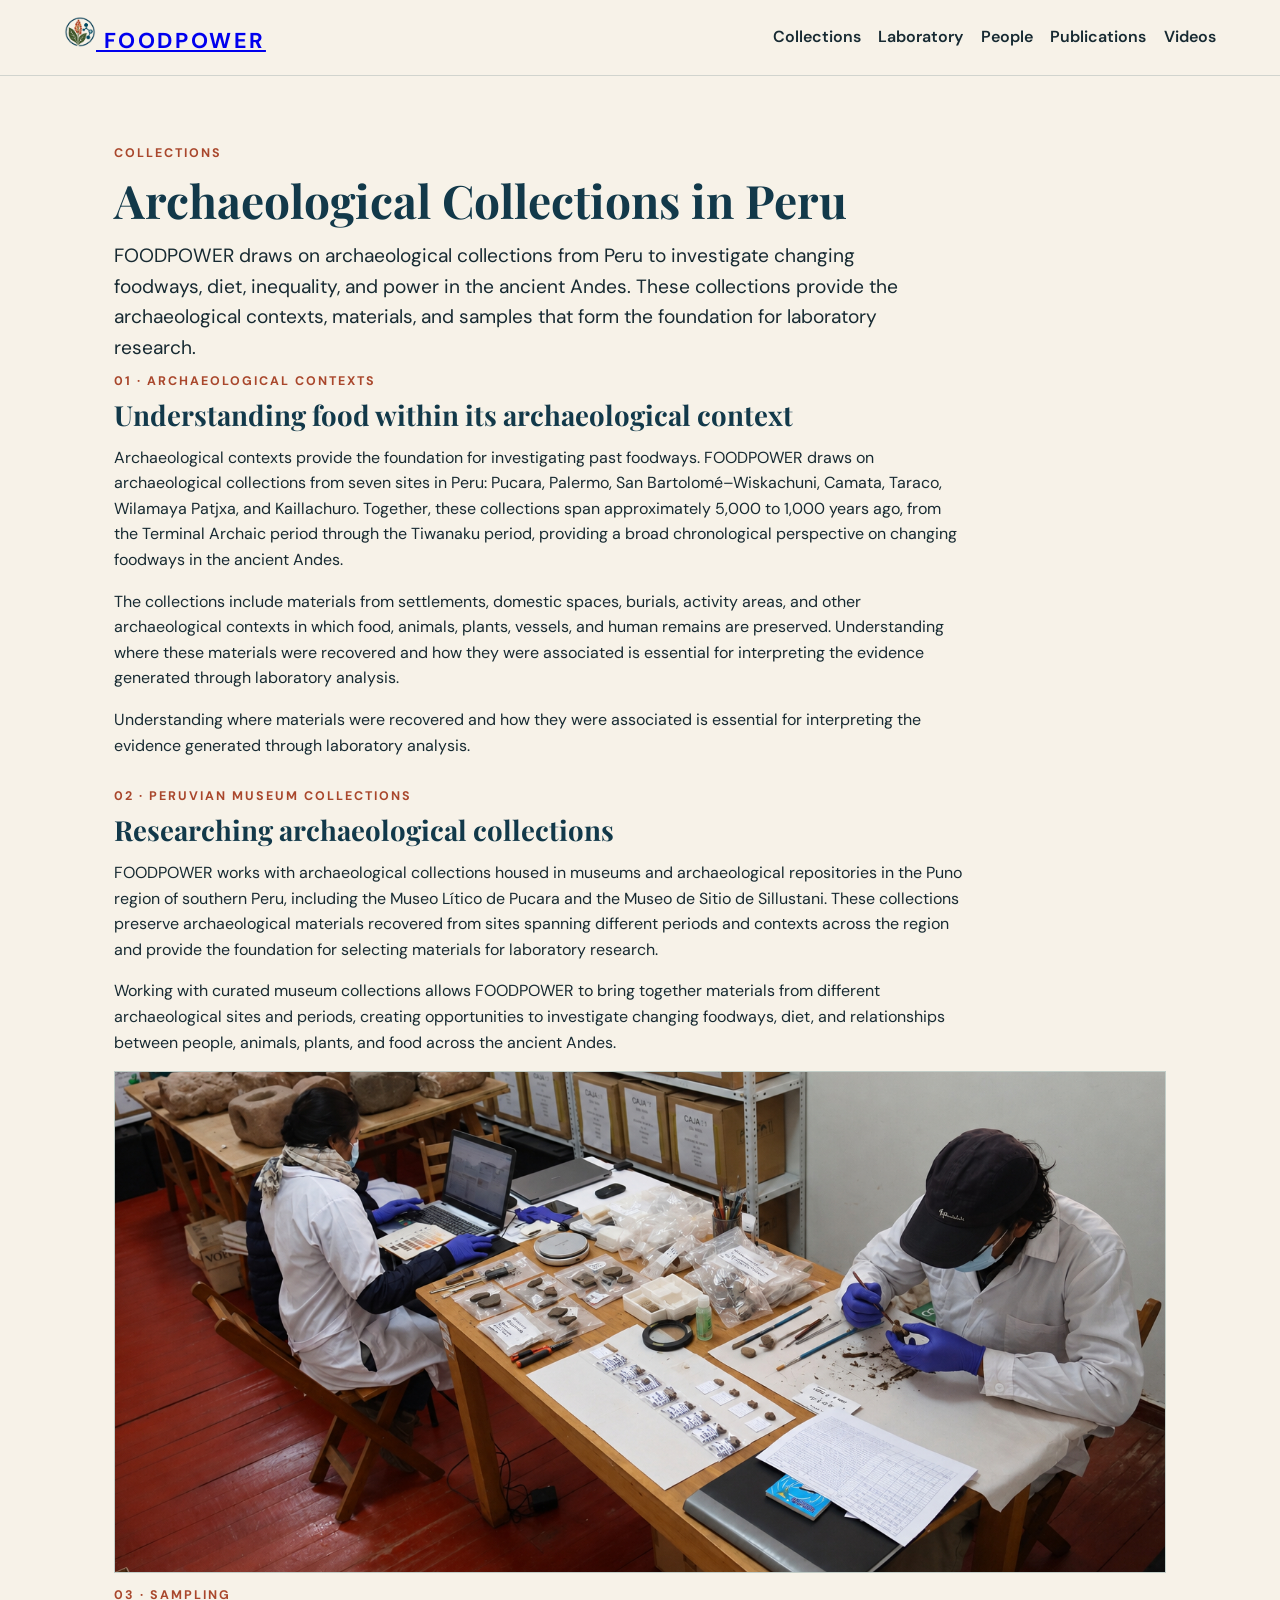
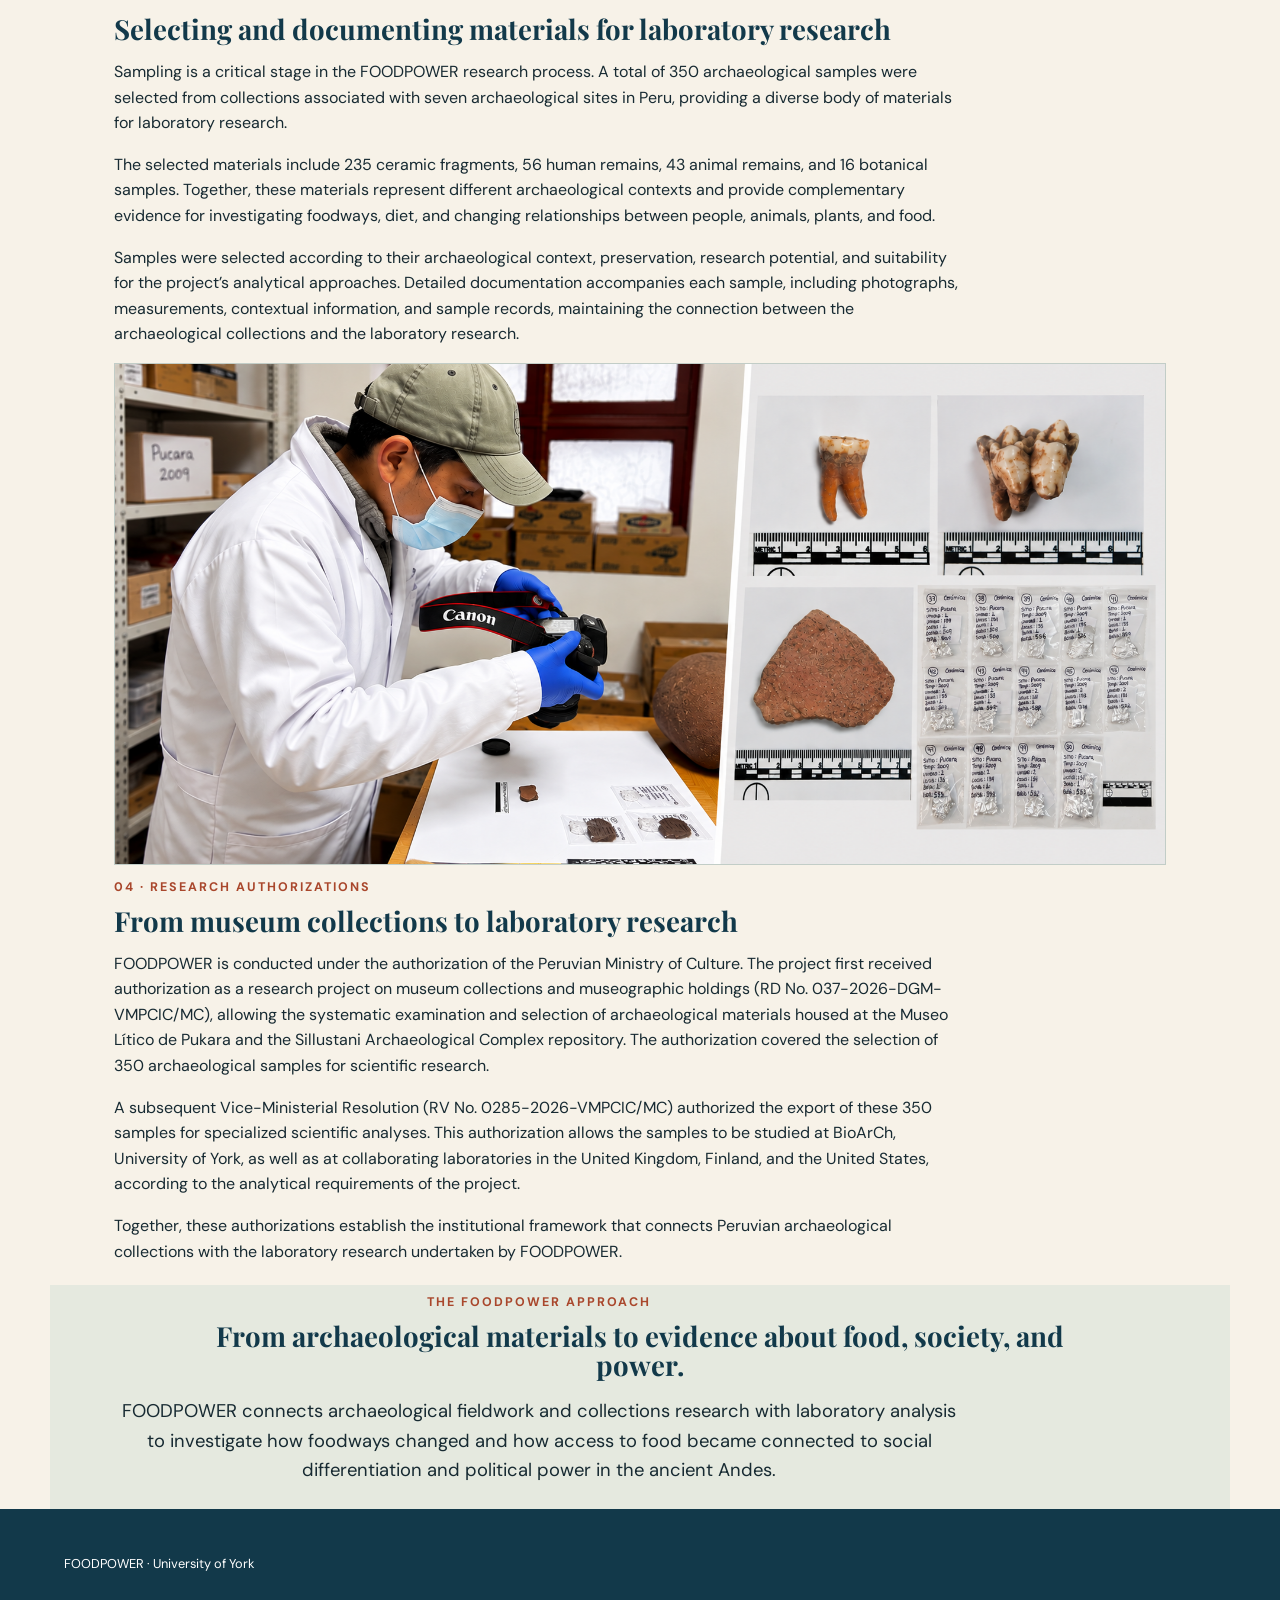
==== commit 6ee0d552: "Update collections.html" ====
--- a/collections.html
+++ b/collections.html
@@ -138,14 +138,15 @@
 
       <p>
         FOODPOWER is conducted under the authorization of the Peruvian Ministry of Culture. 
-        The project first received authorization as a research project on museum collections and museographic holdings, 
-        allowing the systematic examination and selection of archaeological materials housed at the Museo Lítico de Pukara 
+        The project first received authorization as a research project on museum collections 
+        and museographic holdings (RD No. 037-2026-DGM-VMPCIC/MC), allowing the 
+        systematic examination and selection of archaeological materials housed at the Museo Lítico de Pukara 
         and the Sillustani Archaeological Complex repository. 
         The authorization covered the selection of 350 archaeological samples for scientific research.
       </p>
 
       <p>
-        A subsequent Vice-Ministerial Resolution authorized the export of these 350 samples for specialized scientific analyses. 
+        A subsequent Vice-Ministerial Resolution (RV No. 0285-2026-VMPCIC/MC) authorized the export of these 350 samples for specialized scientific analyses. 
         This authorization allows the samples to be studied at BioArCh, University of York, 
         as well as at collaborating laboratories in the United Kingdom, Finland, and the United States, according to the analytical requirements of the project.
       </p>
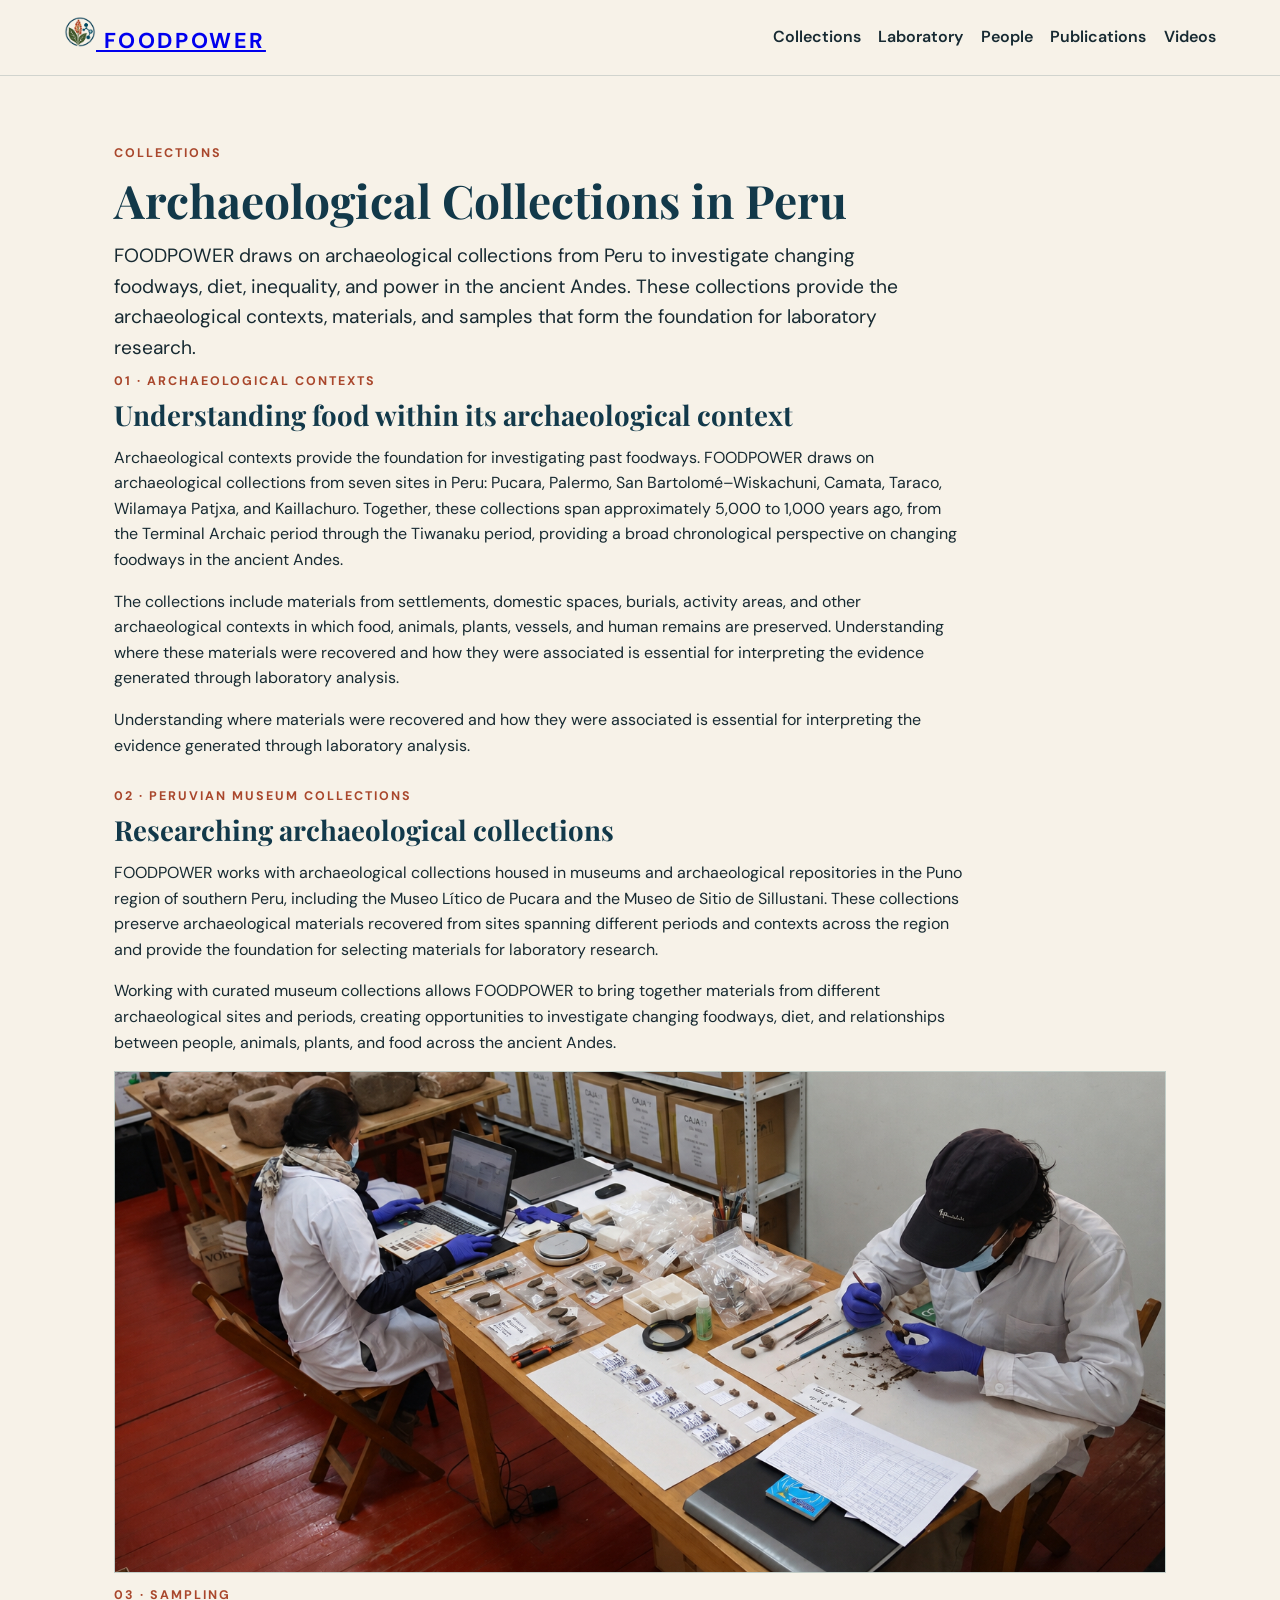
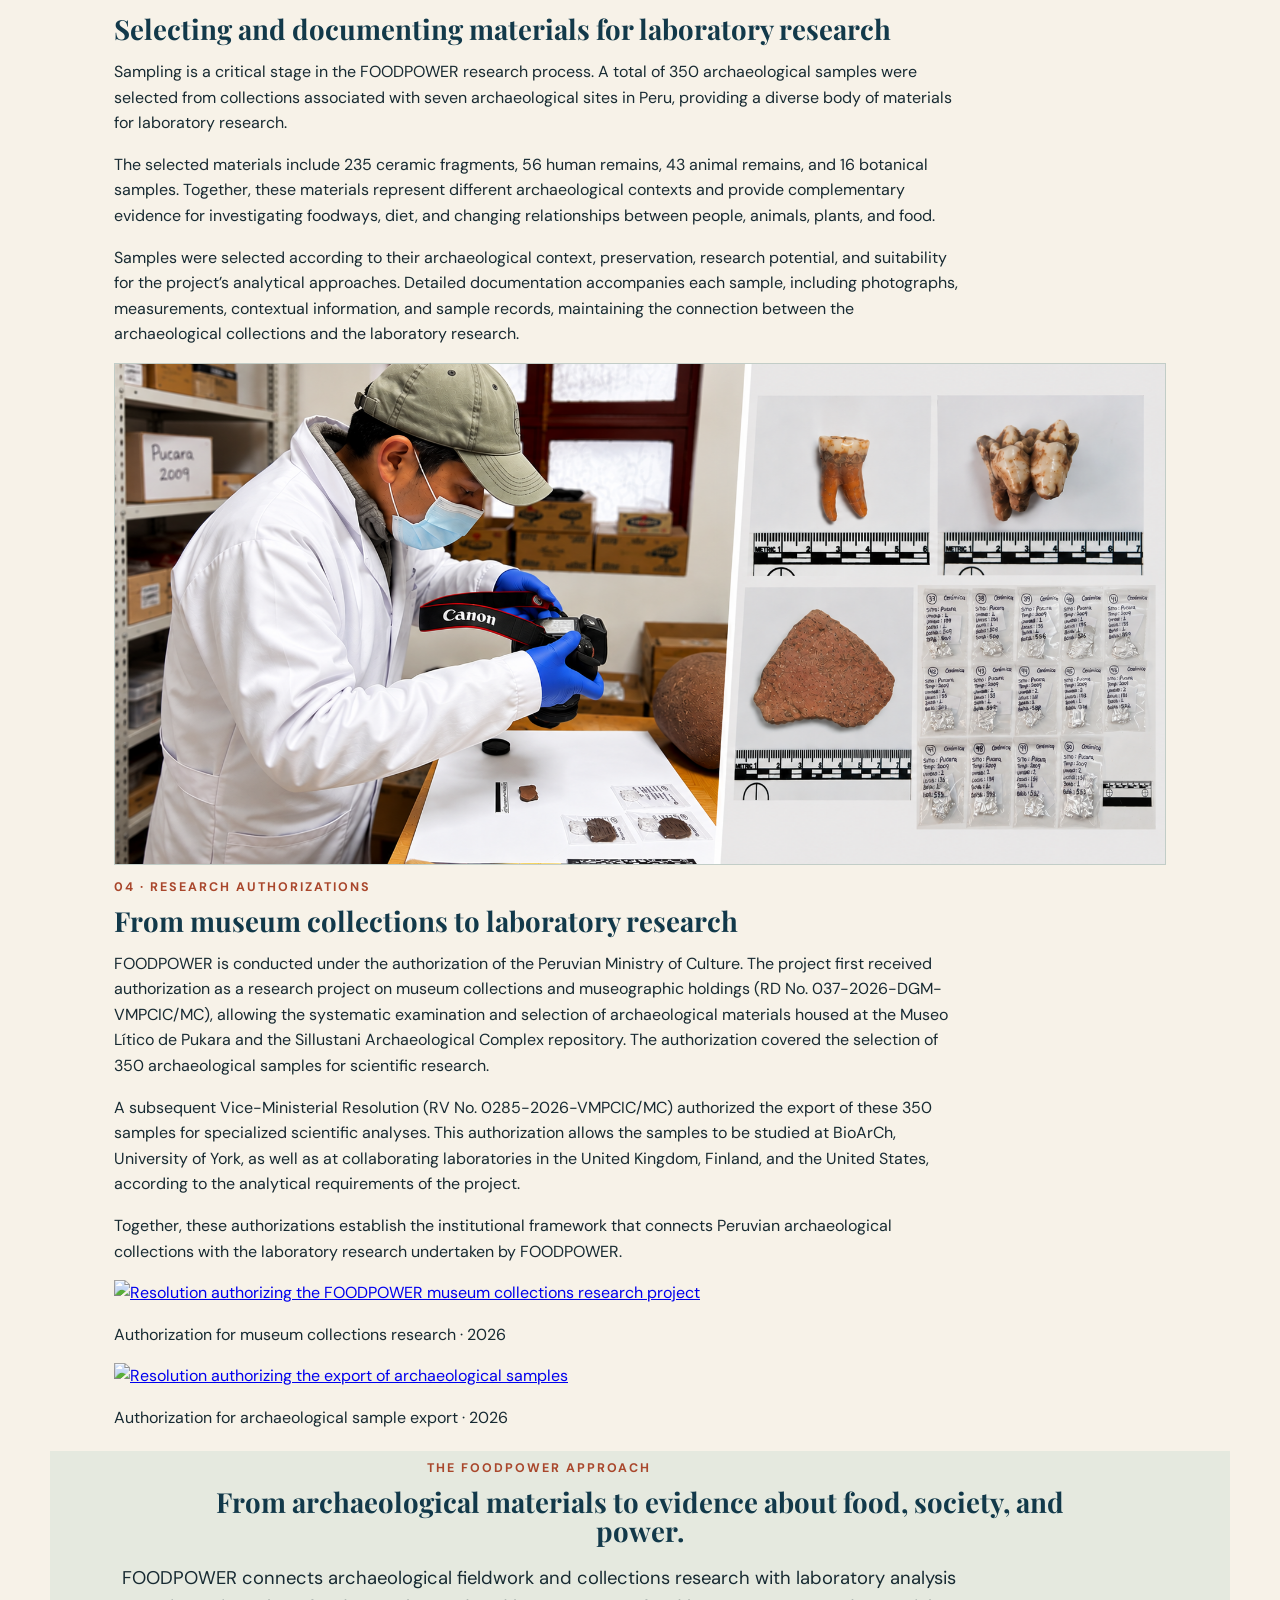
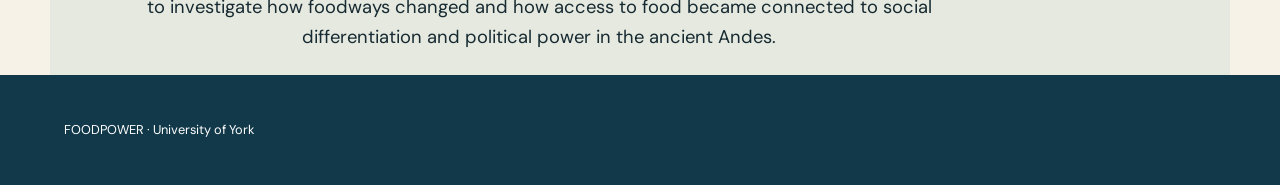
==== commit 7247ed96: "Update collections.html" ====
--- a/collections.html
+++ b/collections.html
@@ -156,7 +156,23 @@
         Peruvian archaeological collections with the laboratory research undertaken by FOODPOWER.
 
          </p>
-
+<div class="authorizations-grid">
+
+  <div class="authorization-document">
+    <a href="RESOLUCION DIRECTORAL N 000037-2026-DGM-VMPCIC-MC.pdf" target="_blank">
+      <img src="resolucion-colecciones.png" alt="Resolution authorizing the FOODPOWER museum collections research project">
+    </a>
+    <p>Authorization for museum collections research · 2026</p>
+  </div>
+
+  <div class="authorization-document">
+    <a href="RESOLUCION VICEMINISTERIAL-000285-2026-VMPCIC.pdf" target="_blank">
+      <img src="resolucion-exportacion.png" alt="Resolution authorizing the export of archaeological samples">
+    </a>
+    <p>Authorization for archaeological sample export · 2026</p>
+  </div>
+
+</div>
     </section>
 
 
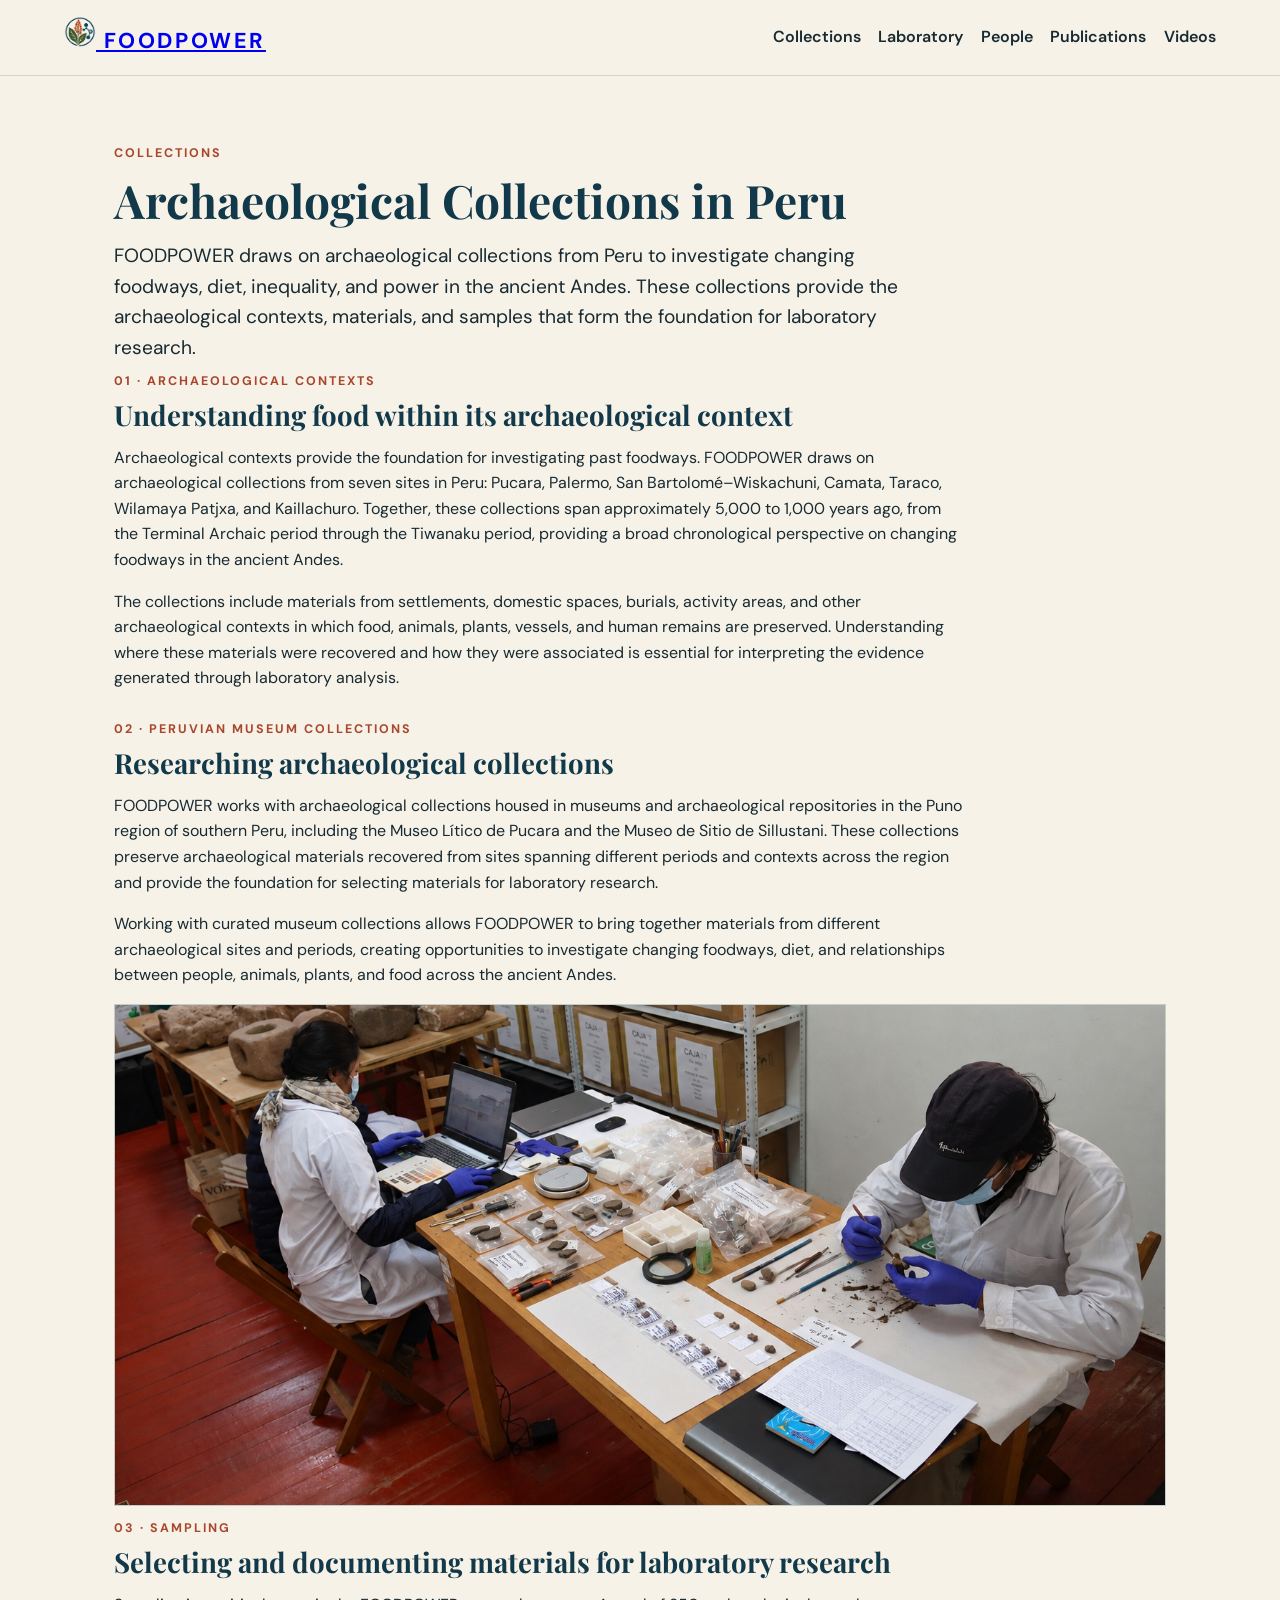
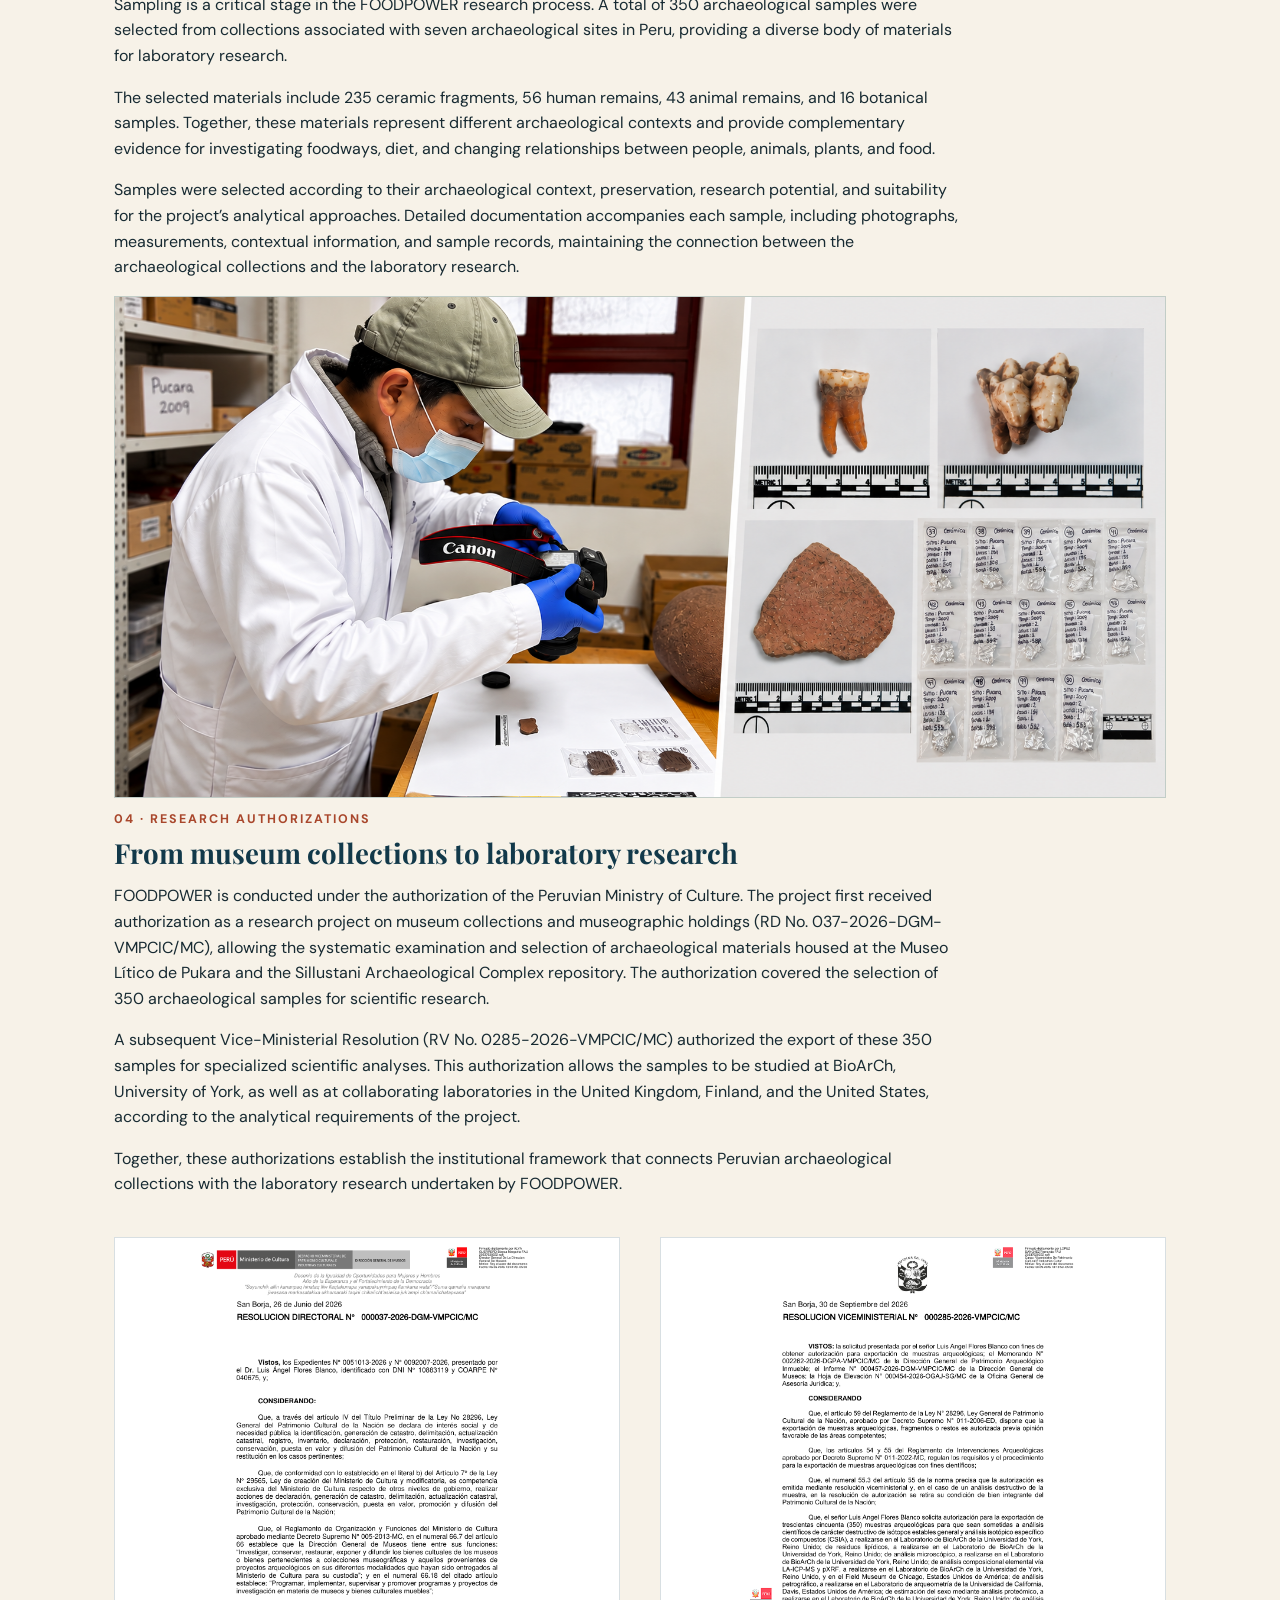
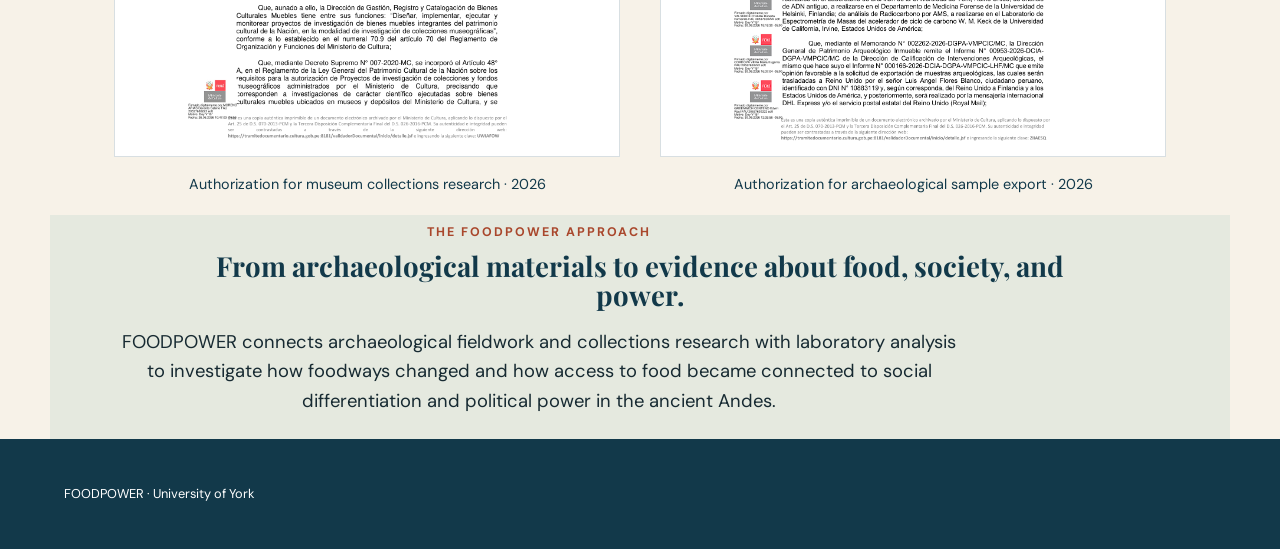
==== commit a989f557: "Update collections.html" ====
--- a/collections.html
+++ b/collections.html
@@ -66,14 +66,11 @@
 </p>
 
       <p>
-The collections include materials from settlements, domestic spaces, burials, activity areas, and other archaeological contexts in which food, animals, plants, vessels, and human remains are preserved. Understanding where these materials were recovered and how they were associated is essential for interpreting the evidence generated through laboratory analysis.
+The collections include materials from settlements, domestic spaces, burials, activity areas, and other archaeological contexts in which food, animals, plants, vessels, and human remains are preserved. 
+        Understanding where these materials were recovered and how they were associated is essential for interpreting the evidence generated through laboratory analysis.
   </p>
 
-  <p>
-    Understanding where materials were recovered and how they were associated is
-    essential for interpreting the evidence generated through laboratory analysis.
-  </p>
-
+  
 </section>
 
 <section class="section">
--- a/styles.css
+++ b/styles.css
@@ -785,3 +785,46 @@
     align-items: flex-start;
   }
 }
+/* =====================================================
+   RESEARCH AUTHORIZATIONS
+===================================================== */
+
+.authorizations-grid {
+  display: grid;
+  grid-template-columns: repeat(2, minmax(0, 1fr));
+  gap: 2.5rem;
+  margin-top: 2.5rem;
+}
+
+.authorization-document {
+  text-align: center;
+}
+
+.authorization-document a {
+  display: block;
+}
+
+.authorization-document img {
+  width: 100%;
+  max-height: 520px;
+  object-fit: contain;
+  display: block;
+  background: #ffffff;
+  border: 1px solid var(--line);
+}
+
+.authorization-document p {
+  margin-top: 1rem;
+  font-size: 0.9rem;
+  color: var(--navy);
+}
+
+@media (max-width: 700px) {
+  .authorizations-grid {
+    grid-template-columns: 1fr;
+  }
+
+  .authorization-document img {
+    max-height: none;
+  }
+}
